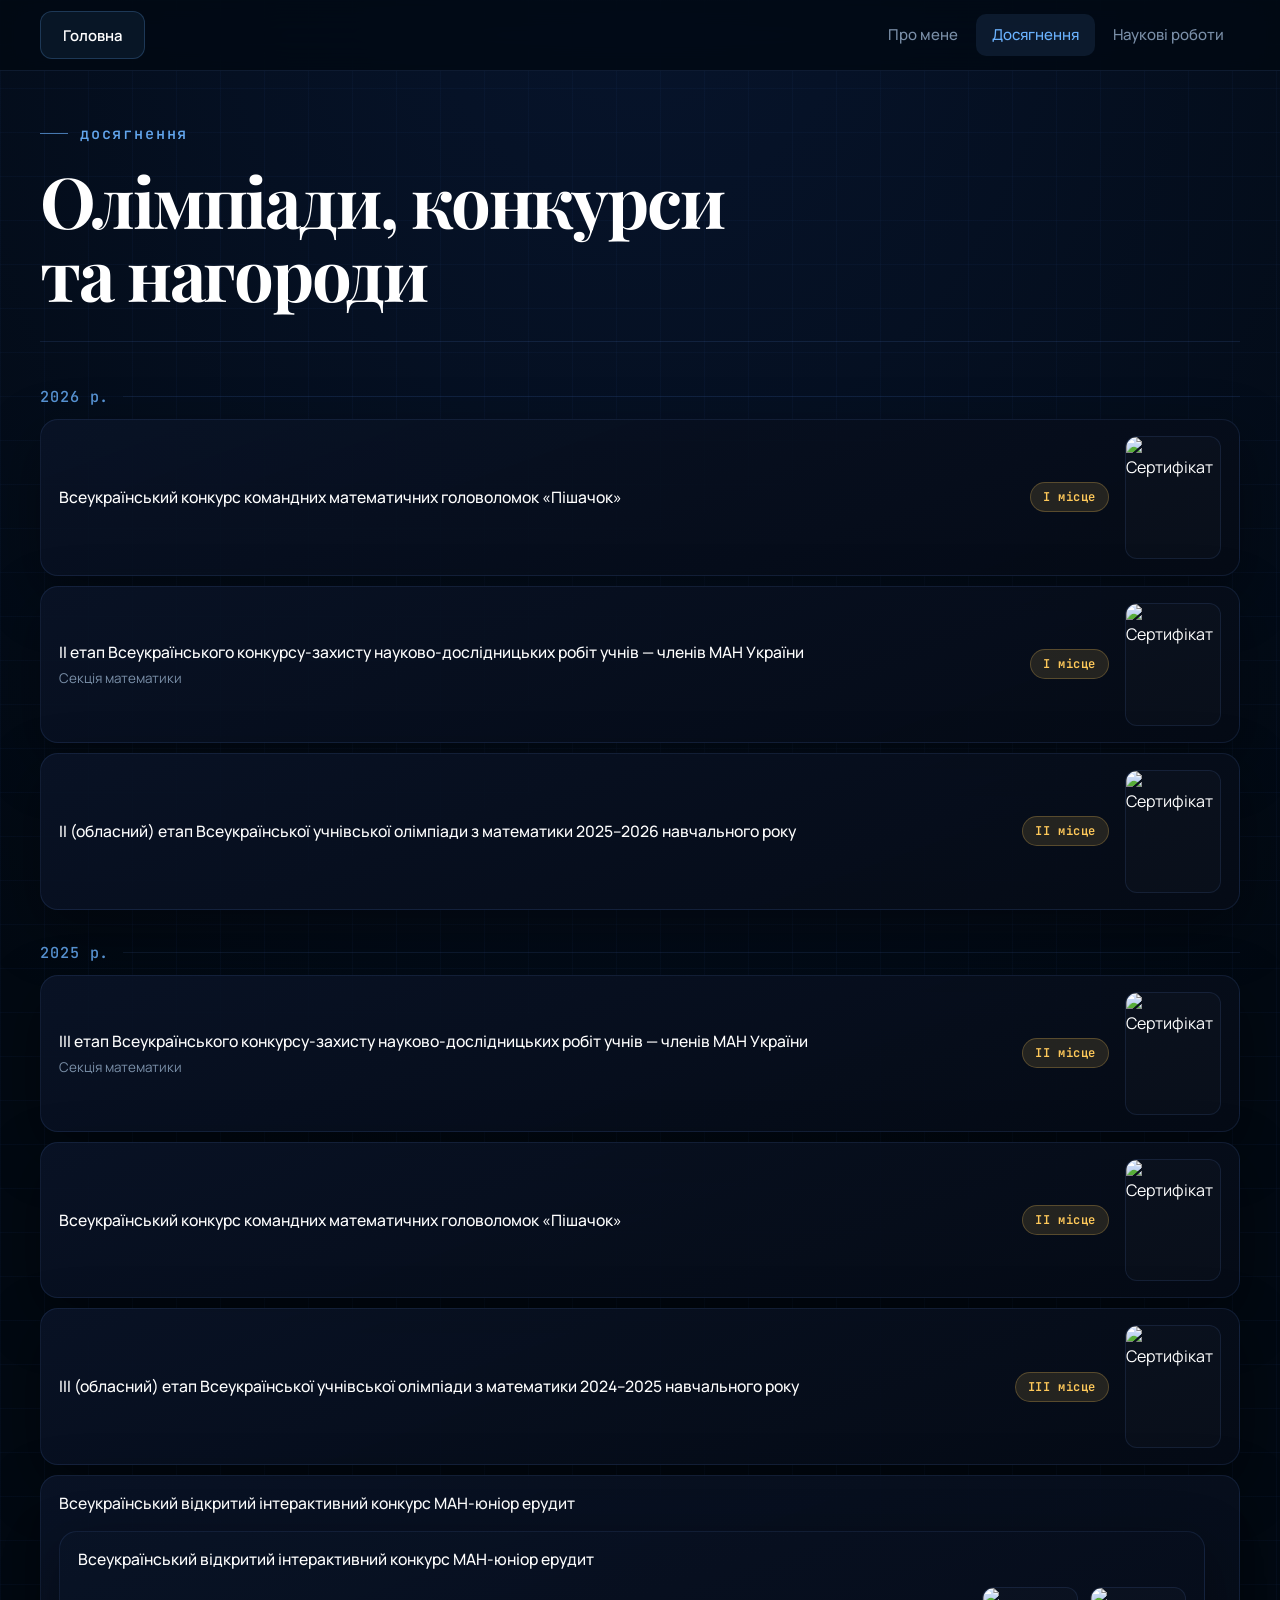
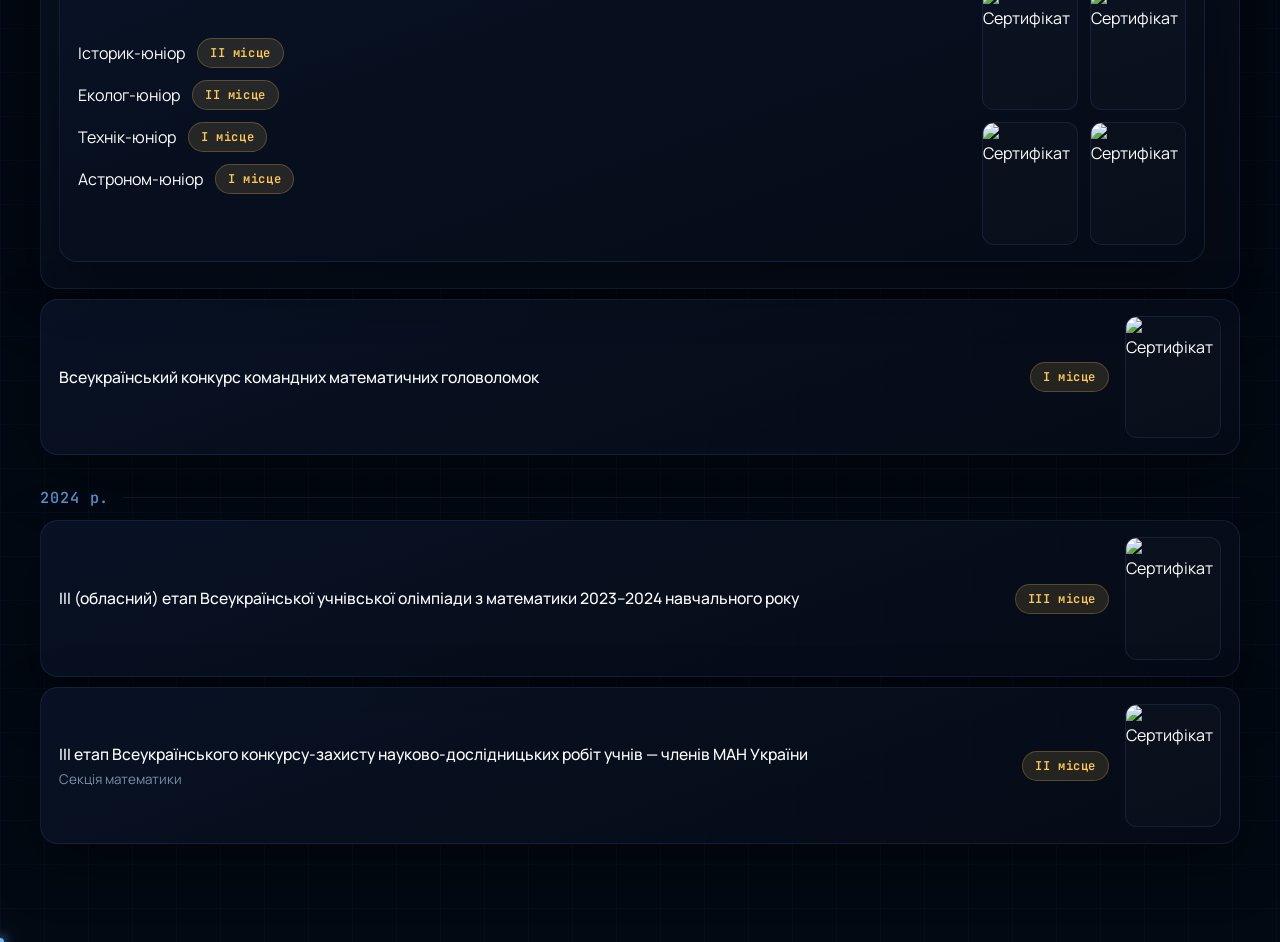
==== achievements.html @ 0c76a3b6 "Update achievements.html" ====
<!DOCTYPE html>
<html lang="uk">
<head>
  <meta charset="UTF-8">
  <meta name="viewport" content="width=device-width, initial-scale=1.0">
  <title>Досягнення — Лазаренко Владислав</title>
  <link rel="stylesheet" href="css/style.css">
</head>
<body>
  <header class="site-header">
    <div class="nav-inner">
      <a href="index.html" class="logo btn btn-ghost active-logo">Головна</a>
      <nav>
        <ul class="menu">
          <li><a href="about.html">Про мене</a></li>
          <li><a href="achievements.html" class="active">Досягнення</a></li>
          <li><a href="research.html">Наукові роботи</a></li>
        </ul>
      </nav>
    </div>
  </header>

  <main class="site-wrap">
    <div class="page-hero fade">
      <p class="eyebrow">досягнення</p>
      <h1 class="page-title">Олімпіади, конкурси<br>та нагороди</h1>
    </div>

    <div class="timeline">
      <p class="yr">2026 р.</p>

      <div class="ach-card fade">
        <div class="ach-main">
          <div class="ach-info">
            <h3>Всеукраїнський конкурс командних математичних головоломок «Пішачок»</h3>
          </div>
        </div>
        <div class="ach-place"><span class="badge">І місце</span></div>
        <div class="ach-cert">
          <a href="files/Пішачок 2026.png" target="_blank" class="cert-thumb">
            <img src="files/Пішачок 2026" alt="Сертифікат">
          </a>
        </div>
      </div>

      <div class="ach-card fade">
        <div class="ach-main">
          <div class="ach-info">
            <h3>ІІ етап Всеукраїнського конкурсу-захисту науково-дослідницьких робіт учнів — членів МАН України</h3>
            <p>Секція математики</p>
          </div>
        </div>
        <div class="ach-place"><span class="badge">І місце</span></div>
        <div class="ach-cert">
          <a href="files/МАН 2026.png" target="_blank" class="cert-thumb">
            <img src="files/МАН 2026.png" alt="Сертифікат">
          </a>
        </div>
      </div>
      
      <div class="ach-card fade">
        <div class="ach-main">
          <div class="ach-info">
            <h3>ІІ (обласний) етап Всеукраїнської учнівської олімпіади з математики 2025–2026 навчального року</h3>
          </div>
        </div>
        <div class="ach-place"><span class="badge">ІІ місце</span></div>
        <div class="ach-cert">
          <a href="files/Олімпіада 2026.png" target="_blank" class="cert-thumb">
            <img src="files/Олімпіада 2026.png" alt="Сертифікат">
          </a>
        </div>
      </div>

      <p class="yr">2025 р.</p>

      <div class="ach-card fade">
        <div class="ach-main">
          <div class="ach-info">
            <h3>ІІІ етап Всеукраїнського конкурсу-захисту науково-дослідницьких робіт учнів — членів МАН України</h3>
            <p>Секція математики</p>
          </div>
        </div>
        <div class="ach-place"><span class="badge">ІІ місце</span></div>
        <div class="ach-cert">
          <a href="files/МАН 2025.png" target="_blank" class="cert-thumb">
            <img src="files/МАН 2025.png" alt="Сертифікат">
          </a>
        </div>
      </div>

      <div class="ach-card fade">
        <div class="ach-main">
          <div class="ach-info">
            <h3>Всеукраїнський конкурс командних математичних головоломок «Пішачок»</h3>
          </div>
        </div>
        <div class="ach-place"><span class="badge">ІІ місце</span></div>
        <div class="ach-cert">
          <a href="files/Пішачок 2025.png" target="_blank" class="cert-thumb">
            <img src="files/Пішачок 2025" alt="Сертифікат">
          </a>
        </div>
      </div>

      <div class="ach-card fade">
        <div class="ach-main">
          <div class="ach-info">
            <h3>ІІІ (обласний) етап Всеукраїнської учнівської олімпіади з математики 2024–2025 навчального року</h3>
          </div>
        </div>
        <div class="ach-place"><span class="badge">ІІІ місце</span></div>
        <div class="ach-cert">
          <a href="files/Олімпіада 2026.png" target="_blank" class="cert-thumb">
            <img src="files/Олімпіада 2026.png" alt="Сертифікат">
          </a>
        </div>
      </div>

      <div class="ach-card ach-card--multi fade">
        <div class="ach-info">
          <h3>Всеукраїнський відкритий інтерактивний конкурс МАН-юніор ерудит</h3>
        </div>

        <div class="ach-card ach-card--multi fade">
          <div class="ach-info">
            <h3>Всеукраїнський відкритий інтерактивний конкурс МАН-юніор ерудит</h3>
          </div>
          <div class="ach-content">
            <div class="row row">
              <span>Історик-юніор</span>
              <span class="badge">ІІ місце</span>
            </div>
            <div class="row row">
              <span>Еколог-юніор</span>
              <span class="badge">ІІ місце</span>
            </div>
            <div class="row row">
              <span>Технік-юніор</span>
              <span class="badge">І місце</span>
            </div>
            <div class="row row">
              <span>Астроном-юніор</span>
              <span class="badge">І місце</span>
            </div>
          </div>
          <div class="ach-right">
            <div class="cert-row">
              <a href="files/Історія.png" target="_blank" class="cert-thumb">
                <img src="files/Історія.png" alt="Сертифікат">
              </a>
              <a href="files/Екологія.png" target="_blank" class="cert-thumb">
                <img src="files/Екологія.png" alt="Сертифікат">
              </a>
            </div>
            <div class="cert-row">
              <a href="files/Техніка.png" target="_blank" class="cert-thumb">
                <img src="files/Техніка.png" alt="Сертифікат">
              </a>
              <a href="files/Астрономія.png" target="_blank" class="cert-thumb">
                <img src="files/Астрономія.png" alt="Сертифікат">
              </a>
            </div>
          </div>
        </div>
      </div>

      <div class="ach-card fade">
        <div class="ach-main">
          <div class="ach-info">
            <h3>Всеукраїнський конкурс командних математичних головоломок</h3>
          </div>
        </div>
        <div class="ach-place"><span class="badge">І місце</span></div>
        <div class="ach-cert">
          <a href="files/Головоломки 2025.png" target="_blank" class="cert-thumb">
            <img src="files/Головоломки 2025.png" alt="Сертифікат">
          </a>
        </div>
      </div>

      <p class="yr">2024 р.</p>

      <div class="ach-card fade">
        <div class="ach-main">
          <div class="ach-info">
            <h3>ІІІ (обласний) етап Всеукраїнської учнівської олімпіади з математики 2023–2024 навчального року</h3>
          </div>
        </div>
        <div class="ach-place"><span class="badge">ІІІ місце</span></div>
        <div class="ach-cert">
          <a href="files/Олімпіада 2024.png" target="_blank" class="cert-thumb">
            <img src="files/Олімпіада 2024.png" alt="Сертифікат">
          </a>
        </div>
      </div>

      <div class="ach-card fade">
        <div class="ach-main">
          <div class="ach-info">
            <h3>ІІІ етап Всеукраїнського конкурсу-захисту науково-дослідницьких робіт учнів — членів МАН України</h3>
            <p>Секція математики</p>
          </div>
        </div>
        <div class="ach-place"><span class="badge">ІІ місце</span></div>
        <div class="ach-cert">
          <a href="files/МАН 2024.png" target="_blank" class="cert-thumb">
            <img src="files/МАН 2024.png" alt="Сертифікат">
          </a>
        </div>
      </div>
    </div>
  </main>

  <script src="css/js/script.js"></script>
</body>
</html>
---- css/style.css ----
@import url('https://fonts.googleapis.com/css2?family=Playfair+Display:wght@700&family=Manrope:wght@400;500;600&family=JetBrains+Mono:wght@400;500&display=swap');

:root{
  --bg:#020912;--panel:linear-gradient(160deg,rgba(9,19,38,.92),rgba(5,11,22,.98));
  --line:rgba(90,135,215,.14);--line2:rgba(107,179,255,.28);--hi:rgba(90,155,255,.28);
  --text:#fff;--muted:#7a8fa8;--blue:#6bb3ff;--gold:#ffc95a;--teal:#4fd6b8;
  --shadow:0 20px 56px rgba(0,0,0,.38);--r:20px;
  --font:'Manrope',system-ui,sans-serif;--serif:'Playfair Display',Georgia,serif;--mono:'JetBrains Mono',Consolas,monospace;
  --w:1200px;--gap:48px
}

*,
*::before,
*::after{box-sizing:border-box}

html{scroll-behavior:smooth}

body{
  margin:0;font:1rem/1.75 var(--font);color:var(--text);overflow-x:hidden;cursor:none;
  background:
    linear-gradient(rgba(38,78,155,.07) 1px,transparent 1px),
    linear-gradient(90deg,rgba(38,78,155,.07) 1px,transparent 1px),
    radial-gradient(ellipse 80% 55% at 50% -5%,rgba(28,68,155,.2),transparent),
    var(--bg);
  background-size:44px 44px,44px 44px,auto,auto
}

a{color:inherit;text-decoration:none}
img{display:block;max-width:100%}
.nav-inner,.site-wrap{width:min(var(--w),calc(100% - var(--gap)));margin:0 auto}
.site-wrap{padding-bottom:72px}

/* cursor */
.cursor-dot,.cursor-ring{
  position:fixed;border-radius:50%;pointer-events:none;z-index:9999;transform:translate(-50%,-50%);
  transition:opacity .25s ease;mix-blend-mode:screen
}
.cursor-dot{width:8px;height:8px;background:var(--blue);box-shadow:0 0 12px var(--blue),0 0 24px rgba(107,179,255,.45)}
.cursor-ring{width:36px;height:36px;border:1.5px solid rgba(107,179,255,.5);transition:width .18s ease,height .18s ease,border-color .18s ease,opacity .25s ease}
body:has(a:hover) .cursor-ring,body:has(button:hover) .cursor-ring{width:54px;height:54px;border-color:var(--gold)}
@media (pointer:coarse){body{cursor:auto}.cursor-dot,.cursor-ring{display:none}}

/* scroll */
::-webkit-scrollbar{width:6px}
::-webkit-scrollbar-track{background:var(--bg)}
::-webkit-scrollbar-thumb{background:rgba(107,179,255,.25);border-radius:3px}
::-webkit-scrollbar-thumb:hover{background:rgba(107,179,255,.45)}

/* shared */
.cardish{border:1px solid var(--line);background:var(--panel);box-shadow:var(--shadow);transition:.24s ease}
.eyebrow{
  margin:0 0 20px;display:flex;align-items:center;gap:12px;font:500 .95rem var(--mono);
  letter-spacing:.12em;text-transform:lowercase;color:var(--blue);opacity:.92
}
.eyebrow::before{content:"";width:28px;height:1px;background:currentColor;opacity:.7;flex-shrink:0}
.page-hero{padding:52px 0 32px;margin-bottom:44px;border-bottom:1px solid var(--line)}
.page-title{margin:0;font:700 clamp(2.8rem,5.5vw,5rem)/1.03 var(--serif);letter-spacing:-.03em}
.page-sub{margin:20px 0 0;max-width:620px}
.fade{opacity:0;transform:translateY(20px);transition:opacity .65s ease,transform .65s ease}
.fade.on{opacity:1;transform:none}

/* header */
.site-header{
  position:sticky;top:0;z-index:100;backdrop-filter:blur(18px) saturate(140%);
  background:rgba(2,9,18,.82);border-bottom:1px solid var(--line)
}
.nav-inner{display:flex;align-items:center;justify-content:space-between;gap:24px;min-height:70px}
.logo{
  min-height:36px;
  padding:6px 16px;
  font-size:.85rem;
}
.logo:hover,.logo.active-logo{background:rgba(107,179,255,.08)}
.menu{margin:0;padding:0;list-style:none;display:flex;gap:2px}
.menu a{
  display:block;padding:8px 16px;border-radius:10px;color:var(--muted);font-size:.94rem;font-weight:500;transition:.2s ease
}
.menu a:hover,.menu a.active{color:var(--blue);background:rgba(107,179,255,.1)}

/* buttons */
.btn{
  display:inline-flex;align-items:center;justify-content:center;min-height:44px;padding:10px 22px;border-radius:12px;
  font-size:.93rem;font-weight:600;transition:transform .22s ease,box-shadow .22s ease,border-color .22s ease,background .22s ease,color .22s ease;
  position:relative;overflow:hidden
}
.btn::before{
  content:"";position:absolute;top:0;left:-100%;width:60%;height:100%;
  background:linear-gradient(120deg,transparent 0%,rgba(255,255,255,.18) 50%,transparent 100%);
  transition:left .4s ease;pointer-events:none
}
.btn:hover::before{left:160%}
.btn:hover{transform:translateY(-2px)}
.btn:active{transform:scale(.96)}
.btn-primary{color:#031020;background:linear-gradient(135deg,#6bb3ff,#94cfff);box-shadow:0 8px 26px rgba(58,138,240,.24)}
.btn-primary:hover{box-shadow:0 14px 34px rgba(58,138,240,.36)}
.btn-ghost{color:var(--text);border:1px solid rgba(107,179,255,.22);background:rgba(255,255,255,.02)}
.btn-ghost:hover{color:var(--blue);border-color:rgba(107,179,255,.44);background:rgba(107,179,255,.06)}

/* hero */
.section-hero{padding:52px 0 28px}
.hero{display:grid;grid-template-columns:minmax(0,1.15fr) minmax(260px,.9fr);gap:48px;align-items:center}
.hero-name{margin:0;font:700 clamp(3rem,6.5vw,5.6rem)/1.01 var(--serif);letter-spacing:-.03em}
.hero-desc{margin:26px 0 0;max-width:500px;font-size:1.05rem}
.hero-btns{display:flex;flex-wrap:wrap;gap:12px;margin-top:30px}
.hero-visual{display:flex;justify-content:center}
.avatar-wrap{position:relative;width:min(100%,560px);aspect-ratio:1;display:grid;place-items:center;perspective:1000px}
.avatar-main{
  position:relative;width:80%;aspect-ratio:1;border-radius:50%;overflow:hidden;
  box-shadow:0 22px 54px rgba(5,18,38,.62);transition:transform .22s ease,box-shadow .22s ease;will-change:transform
}
.avatar-main::after{
  content:"";position:absolute;inset:0;border-radius:50%;
  background:radial-gradient(circle at 30% 25%,rgba(255,255,255,.14),transparent 36%);pointer-events:none
}
.avatar-main img{width:100%;height:100%;object-fit:cover;border-radius:50%;transform:scale(1.02)}
.avatar-wrap:hover .avatar-main{box-shadow:0 28px 68px rgba(5,18,38,.74),0 0 24px rgba(107,179,255,.12)}

/* common section cards */
.stat,.nav-card,.contact-card,.info-block,.ach-card,.res-card{border:1px solid var(--line);background:var(--panel);box-shadow:var(--shadow);transition:.24s ease}
.stat:hover,.nav-card:hover,.contact-card:hover,.info-block:hover,.ach-card:hover,.res-card:hover{transform:translateY(-4px);border-color:var(--hi)}

/* stats */
.section-stats{padding:8px 0 20px}
.stats-grid{display:grid;grid-template-columns:repeat(3,minmax(0,1fr));gap:14px}
.stat{padding:22px;border-radius:16px}
.stat-n{display:block;font:700 2rem/1 var(--serif)}
.stat-l{display:block;margin-top:8px;color:var(--muted);font-size:.9rem}

/* nav cards */
.section-nav{padding:36px 0 20px}
.nav-cards{display:grid;grid-template-columns:repeat(3,minmax(0,1fr));gap:16px;margin-top:8px}
.nav-card{padding:26px;min-height:200px;display:flex;flex-direction:column;border-radius:var(--r)}
.card-ico{
  width:46px;height:46px;border-radius:13px;display:grid;place-items:center;
  color:var(--blue);background:rgba(107,179,255,.08);border:1px solid var(--line)
}
.card-ico svg{width:22px;height:22px}
.nav-card h3{margin:20px 0 7px;font:700 1.4rem var(--serif)}
.nav-card p{margin:0;color:var(--muted);font-size:.93rem}
.arr{margin-top:auto;padding-top:20px;color:var(--blue);font-size:1.15rem;opacity:.65;transition:.2s ease}
.nav-card:hover .arr{opacity:1;transform:translateX(4px)}

/* contacts */
.section-contacts{padding:36px 0 0}
.contacts{display:grid;grid-template-columns:repeat(3,minmax(0,1fr));gap:14px;margin-top:8px}
.contact-card{padding:20px;display:flex;align-items:flex-start;gap:14px;border-radius:var(--r)}
.cico{
  flex:0 0 46px;width:46px;height:46px;border-radius:13px;display:grid;place-items:center;
  background:rgba(255,255,255,.03);border:1px solid var(--line)
}
.cico svg{width:21px;height:21px}
.tg{color:#33b9ff}.ph{color:var(--teal)}.ml{color:#3670f9}
.cbody{min-width:0;display:flex;flex-direction:column;gap:5px}
.clabel{color:var(--muted);font:400 .78rem var(--mono);letter-spacing:.08em;text-transform:uppercase}
.cval{color:#fff;font-weight:600;font-size:.93rem;word-break:break-word;transition:color .2s ease}
.cmail{display:block}
.contact-card:hover .tg + .cbody .cval{color:#33b9ff;}
.contact-card:hover .ph + .cbody .cval{color:var(--teal);}
.contact-card:hover .ml + .cbody .cval{color:#3670f9;}
.carr{margin-left:auto;color:var(--muted);font-size:1.1rem;flex-shrink:0}

/* about */
.info-grid{display:grid;grid-template-columns:repeat(2,minmax(0,1fr));gap:18px}
.info-block{padding:28px;border-radius:var(--r)}
.info-block h3{
  margin:0 0 14px;color:var(--blue);font:500 .95rem var(--mono);
  letter-spacing:.1em;text-transform:lowercase
}
.info-block p{margin:0 0 12px}
.info-block p:last-child{margin-bottom:0}
.ilist{margin:14px 0 0;padding-left:18px}
.ilist li+li{margin-top:7px}

/* achievements */
.timeline{padding-bottom:16px}
.yr{
  margin:32px 0 12px;display:flex;align-items:center;gap:14px;color:var(--blue);
  font:500 .95rem var(--mono);letter-spacing:.06em;opacity:.8
}
.yr::after{content:"";height:1px;flex:1;background:var(--line)}

.ach-card{
  display:grid;grid-template-columns:minmax(0,1fr) auto 96px;gap:16px;align-items:center;
  padding:16px 18px;margin-bottom:10px;border-radius:18px
}
.ach-main,.ach-info{min-width:0}
.ach-info h3{margin:0;font-size:.98rem;font-weight:500;line-height:1.45}
.ach-info p{margin:5px 0 0;color:var(--muted);font-size:.84rem;line-height:1.35}
.ach-place{display:flex;align-items:center;justify-content:center}
.badge{
  padding:6px 12px;border-radius:999px;color:var(--gold);
  font:600 .76rem var(--mono);letter-spacing:.05em;white-space:nowrap;
  background:rgba(255,201,90,.12);border:1px solid rgba(255,201,90,.24)
}
.ach-cert{width:96px}
.cert-thumb{
  display:block;width:96px;aspect-ratio:1 / 1.28;border-radius:12px;overflow:hidden;
  border:1px solid var(--line);background:rgba(255,255,255,.02);transition:transform .24s ease,border-color .24s ease,box-shadow .24s ease
}
.cert-thumb img{width:100%;height:100%;object-fit:cover}
.cert-thumb:hover{transform:scale(1.04);border-color:var(--hi);box-shadow:0 12px 28px rgba(0,0,0,.3)}

.ach-card--multi {
  grid-template-columns: 1fr auto;
  grid-template-rows: auto 1fr;
}

.ach-card--multi .ach-info {
  grid-column: 1 / -1;
  grid-row: 1;
}

.ach-content {
  grid-column: 1 / 2;
  grid-row: 2;
  display: flex;
  flex-direction: column;
  justify-content: center;
  gap: 12px;
}

.ach-right {
  grid-column: 2 / 3;
  grid-row: 2;
  display: flex;
  flex-direction: column;
  gap: 12px;
  align-items: flex-end;
}

.cert-row {
  display: flex;
  gap: 12px;
}

.row.row {
  display: flex;
  align-items: center;
  gap: 12px;
}

/* research */
.res-list{padding-bottom:4px}
.res-card{padding:28px 26px;border-radius:var(--r)}
.res-title{margin:0;font:700 1.4rem/1.35 var(--serif);letter-spacing:-.01em}
.res-desc{margin:20px 0 0;font-size:.97rem;line-height:1.85;text-align:justify;text-justify:inter-word}
.res-btns{display:flex;flex-wrap:wrap;gap:12px;margin-top:24px}
.poster-wrap{margin-top:28px}
.poster-link{display:block;text-align:center}
.poster-img{
  width:100%;max-width:1050px;margin:0 auto;border:1px solid var(--line);border-radius:var(--r);
  box-shadow:0 20px 56px rgba(0,0,0,.34);transition:transform .28s ease,border-color .28s ease,box-shadow .28s ease
}
.poster-link:hover .poster-img{transform:translateY(-3px);border-color:var(--hi);box-shadow:0 28px 68px rgba(0,0,0,.42)}

/* responsive */
@media (max-width:1100px){
  .hero{grid-template-columns:1fr}
  .hero-visual{order:-1}
  .stats-grid,.nav-cards,.contacts{grid-template-columns:repeat(2,minmax(0,1fr))}
  .info-grid{grid-template-columns:1fr}
}

@media (max-width:700px){
  :root{--gap:28px}
  body{background-size:30px 30px,30px 30px,auto,auto}
  .nav-inner{flex-direction:column;align-items:flex-start;padding:12px 0;min-height:auto}
  .menu{flex-wrap:wrap;gap:4px}
  .stats-grid,.nav-cards,.contacts{grid-template-columns:1fr}
  .ach-card{grid-template-columns:1fr auto 82px;gap:12px;padding:14px}
  .ach-info h3{font-size:.92rem;line-height:1.4}
  .ach-cert{width:82px;justify-self:end}
  .cert-thumb{width:82px}
  .btn{width:100%}
  .avatar-wrap{width:min(100%,430px)}
}
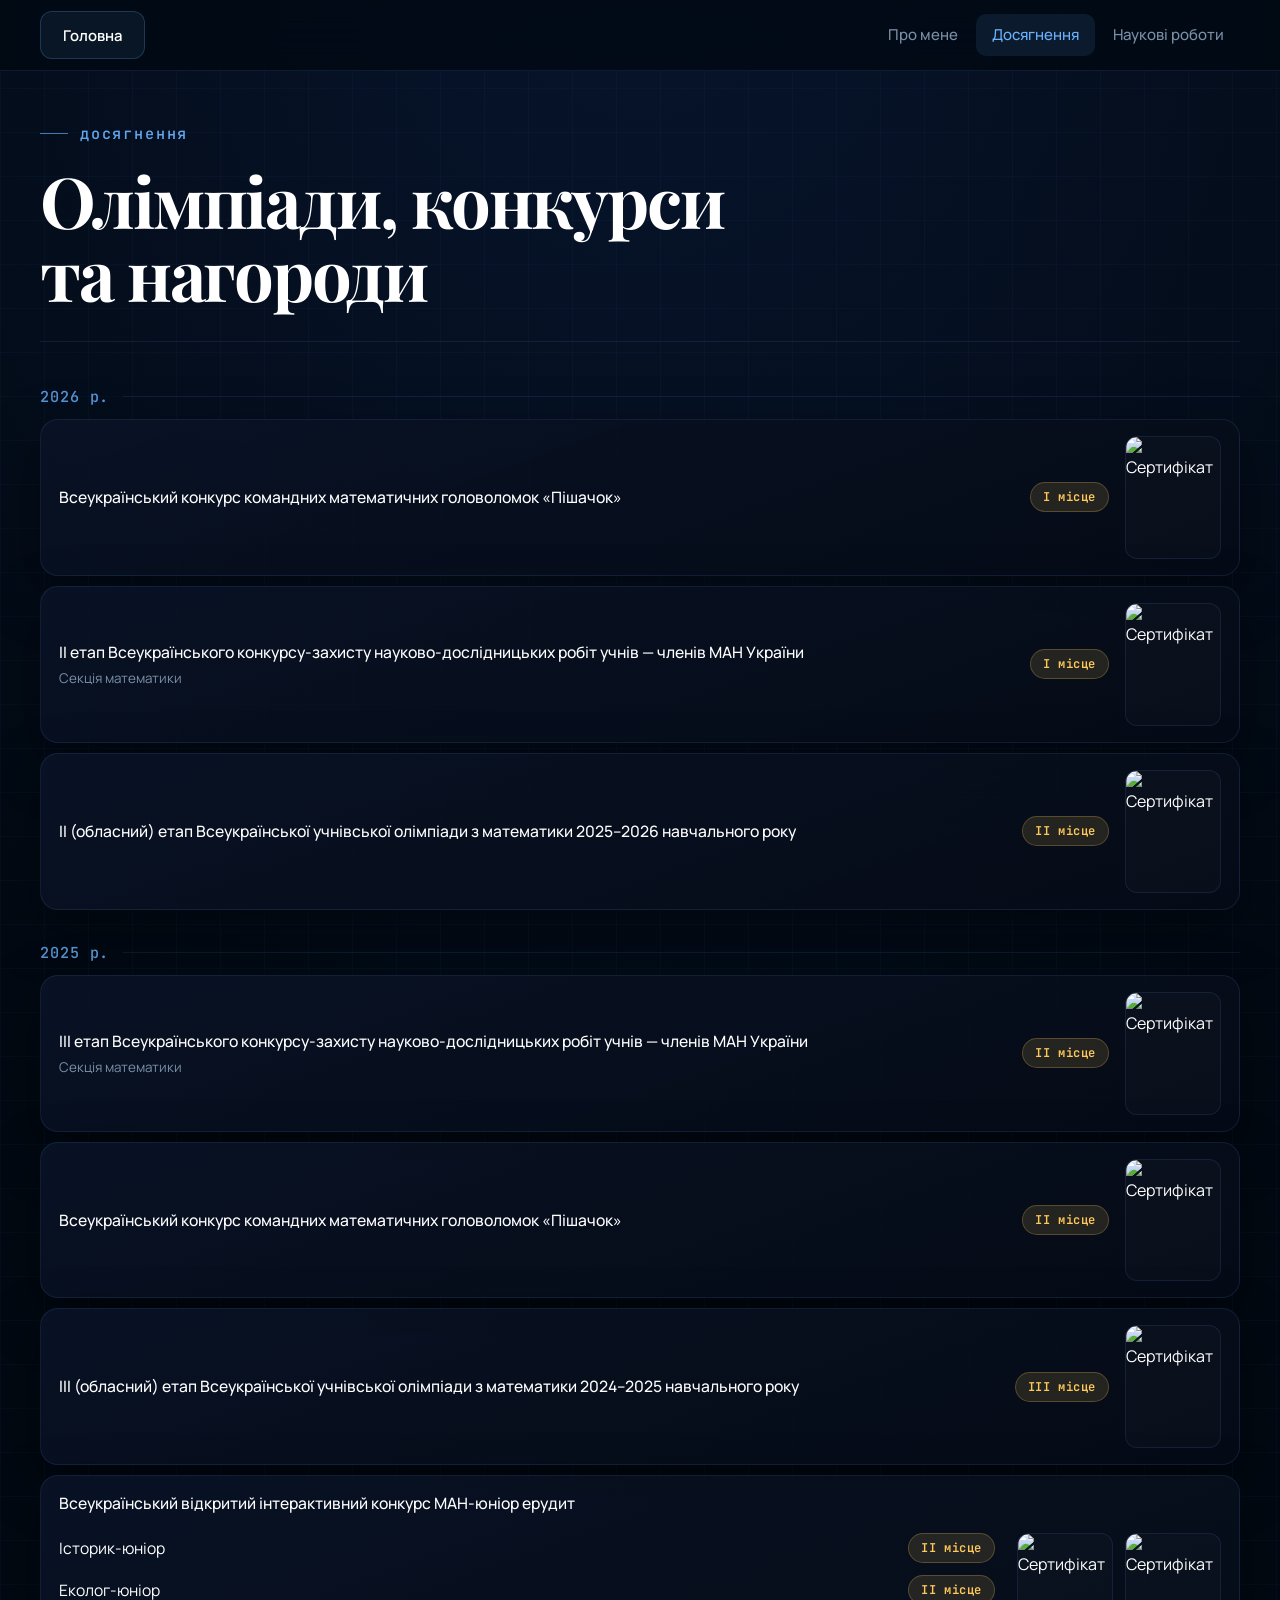
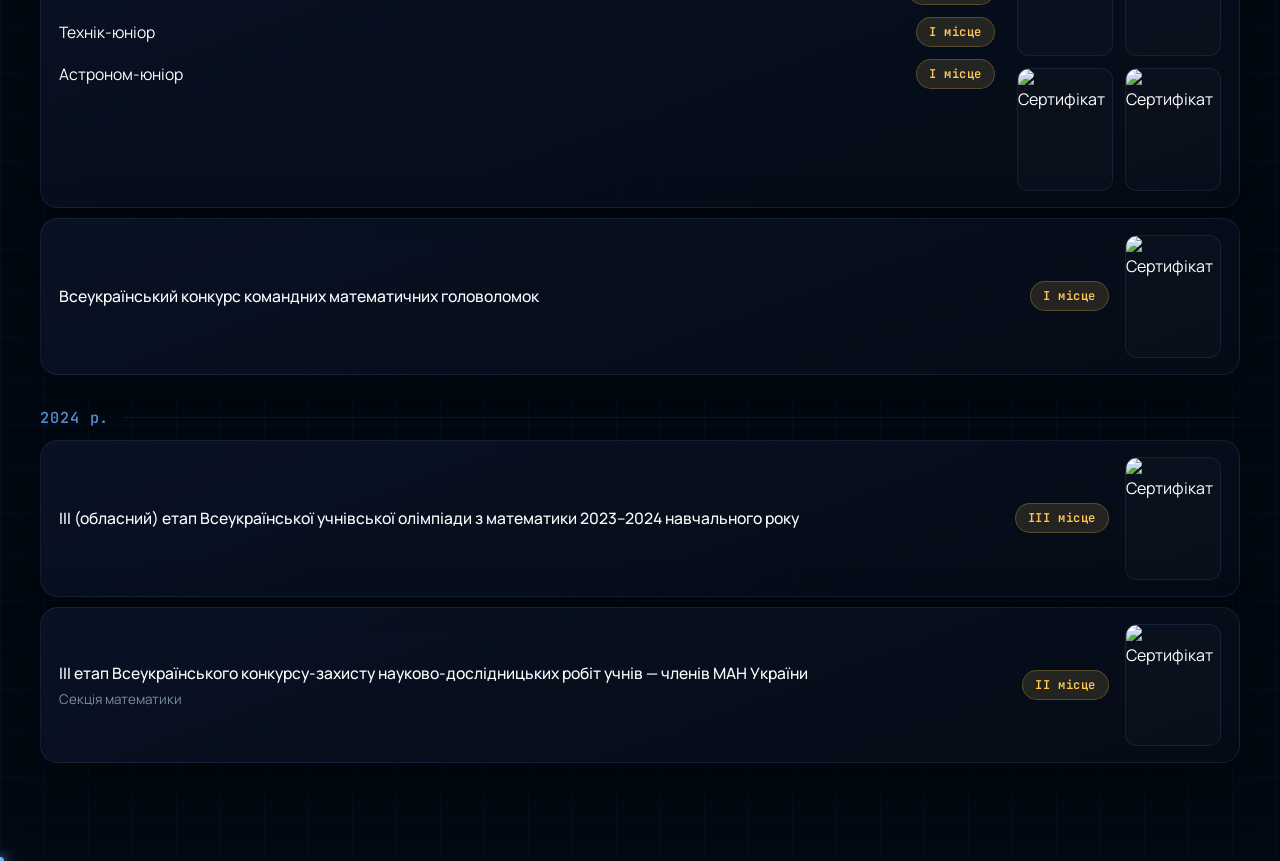
==== commit 637a27f3: "Update achievements.html" ====
--- a/achievements.html
+++ b/achievements.html
@@ -117,54 +117,45 @@
         </div>
       </div>
 
-      <div class="ach-card ach-card--multi fade">
+      <div class="ach-card ach-card--junior fade">
         <div class="ach-info">
           <h3>Всеукраїнський відкритий інтерактивний конкурс МАН-юніор ерудит</h3>
         </div>
 
-        <div class="ach-card ach-card--multi fade">
-          <div class="ach-info">
-            <h3>Всеукраїнський відкритий інтерактивний конкурс МАН-юніор ерудит</h3>
-          </div>
-          <div class="ach-content">
-            <div class="row row">
-              <span>Історик-юніор</span>
-              <span class="badge">ІІ місце</span>
-            </div>
-            <div class="row row">
-              <span>Еколог-юніор</span>
-              <span class="badge">ІІ місце</span>
-            </div>
-            <div class="row row">
-              <span>Технік-юніор</span>
-              <span class="badge">І місце</span>
-            </div>
-            <div class="row row">
-              <span>Астроном-юніор</span>
-              <span class="badge">І місце</span>
-            </div>
-          </div>
-          <div class="ach-right">
-            <div class="cert-row">
-              <a href="files/Історія.png" target="_blank" class="cert-thumb">
-                <img src="files/Історія.png" alt="Сертифікат">
-              </a>
-              <a href="files/Екологія.png" target="_blank" class="cert-thumb">
-                <img src="files/Екологія.png" alt="Сертифікат">
-              </a>
-            </div>
-            <div class="cert-row">
-              <a href="files/Техніка.png" target="_blank" class="cert-thumb">
-                <img src="files/Техніка.png" alt="Сертифікат">
-              </a>
-              <a href="files/Астрономія.png" target="_blank" class="cert-thumb">
-                <img src="files/Астрономія.png" alt="Сертифікат">
-              </a>
-            </div>
-          </div>
-        </div>
-      </div>
-
+        <div class="junior-list">
+          <div class="junior-row">
+            <span class="junior-name">Історик-юніор</span>
+            <span class="badge">ІІ місце</span>
+          </div>
+          <div class="junior-row">
+            <span class="junior-name">Еколог-юніор</span>
+            <span class="badge">ІІ місце</span>
+          </div>
+          <div class="junior-row">
+            <span class="junior-name">Технік-юніор</span>
+            <span class="badge">І місце</span>
+          </div>
+          <div class="junior-row">
+            <span class="junior-name">Астроном-юніор</span>
+            <span class="badge">І місце</span>
+          </div>
+        </div>
+        <div class="junior-certs">
+          <a href="files/Історія.png" target="_blank" class="cert-thumb">
+            <img src="files/Історія.png" alt="Сертифікат">
+          </a>
+          <a href="files/Екологія.png" target="_blank" class="cert-thumb">
+            <img src="files/Екологія.png" alt="Сертифікат">
+          </a>
+          <a href="files/Техніка.png" target="_blank" class="cert-thumb">
+            <img src="files/Техніка.png" alt="Сертифікат">
+          </a>
+          <a href="files/Астрономія.png" target="_blank" class="cert-thumb">
+            <img src="files/Астрономія.png" alt="Сертифікат">
+          </a>
+        </div>
+      </div>
+      
       <div class="ach-card fade">
         <div class="ach-main">
           <div class="ach-info">
--- a/css/style.css
+++ b/css/style.css
@@ -200,43 +200,66 @@
 .cert-thumb img{width:100%;height:100%;object-fit:cover}
 .cert-thumb:hover{transform:scale(1.04);border-color:var(--hi);box-shadow:0 12px 28px rgba(0,0,0,.3)}
 
-.ach-card--multi {
-  grid-template-columns: 1fr auto;
-  grid-template-rows: auto 1fr;
-}
-
-.ach-card--multi .ach-info {
-  grid-column: 1 / -1;
-  grid-row: 1;
-}
-
-.ach-content {
-  grid-column: 1 / 2;
-  grid-row: 2;
-  display: flex;
-  flex-direction: column;
-  justify-content: center;
-  gap: 12px;
-}
-
-.ach-right {
-  grid-column: 2 / 3;
-  grid-row: 2;
-  display: flex;
-  flex-direction: column;
-  gap: 12px;
-  align-items: flex-end;
-}
-
-.cert-row {
-  display: flex;
-  gap: 12px;
-}
-
-.row.row {
-  display: flex;
-  align-items: center;
-  gap: 12px;
+.ach-card--junior{
+  display:grid;
+  grid-template-columns:minmax(0,1fr) 204px;
+  grid-template-areas:
+    "title title"
+    "list certs";
+  gap:18px 22px;
+  align-items:start;
+}
+
+.ach-card--junior .ach-info{
+  grid-area:title;
+}
+
+.junior-list{
+  grid-area:list;
+  display:flex;
+  flex-direction:column;
+  gap:12px;
+  min-width:0;
+}
+
+.junior-row{
+  display:grid;
+  grid-template-columns:minmax(0,1fr) auto;
+  align-items:center;
+  gap:16px;
+}
+
+.junior-name{
+  font-size:.98rem;
+  line-height:1.45;
+}
+
+.junior-certs{
+  grid-area:certs;
+  display:grid;
+  grid-template-columns:repeat(2,96px);
+  gap:12px;
+  justify-content:end;
+}
+
+@media (max-width:700px){
+  .ach-card--junior{
+    grid-template-columns:1fr;
+    grid-template-areas:
+      "title"
+      "list"
+      "certs";
+  }
+
+  .junior-row{
+    grid-template-columns:1fr auto;
+    gap:12px;
+  }
+
+  .junior-certs{
+    grid-template-columns:repeat(2,82px);
+    justify-content:start;
+  }
 }
 
 /* research */
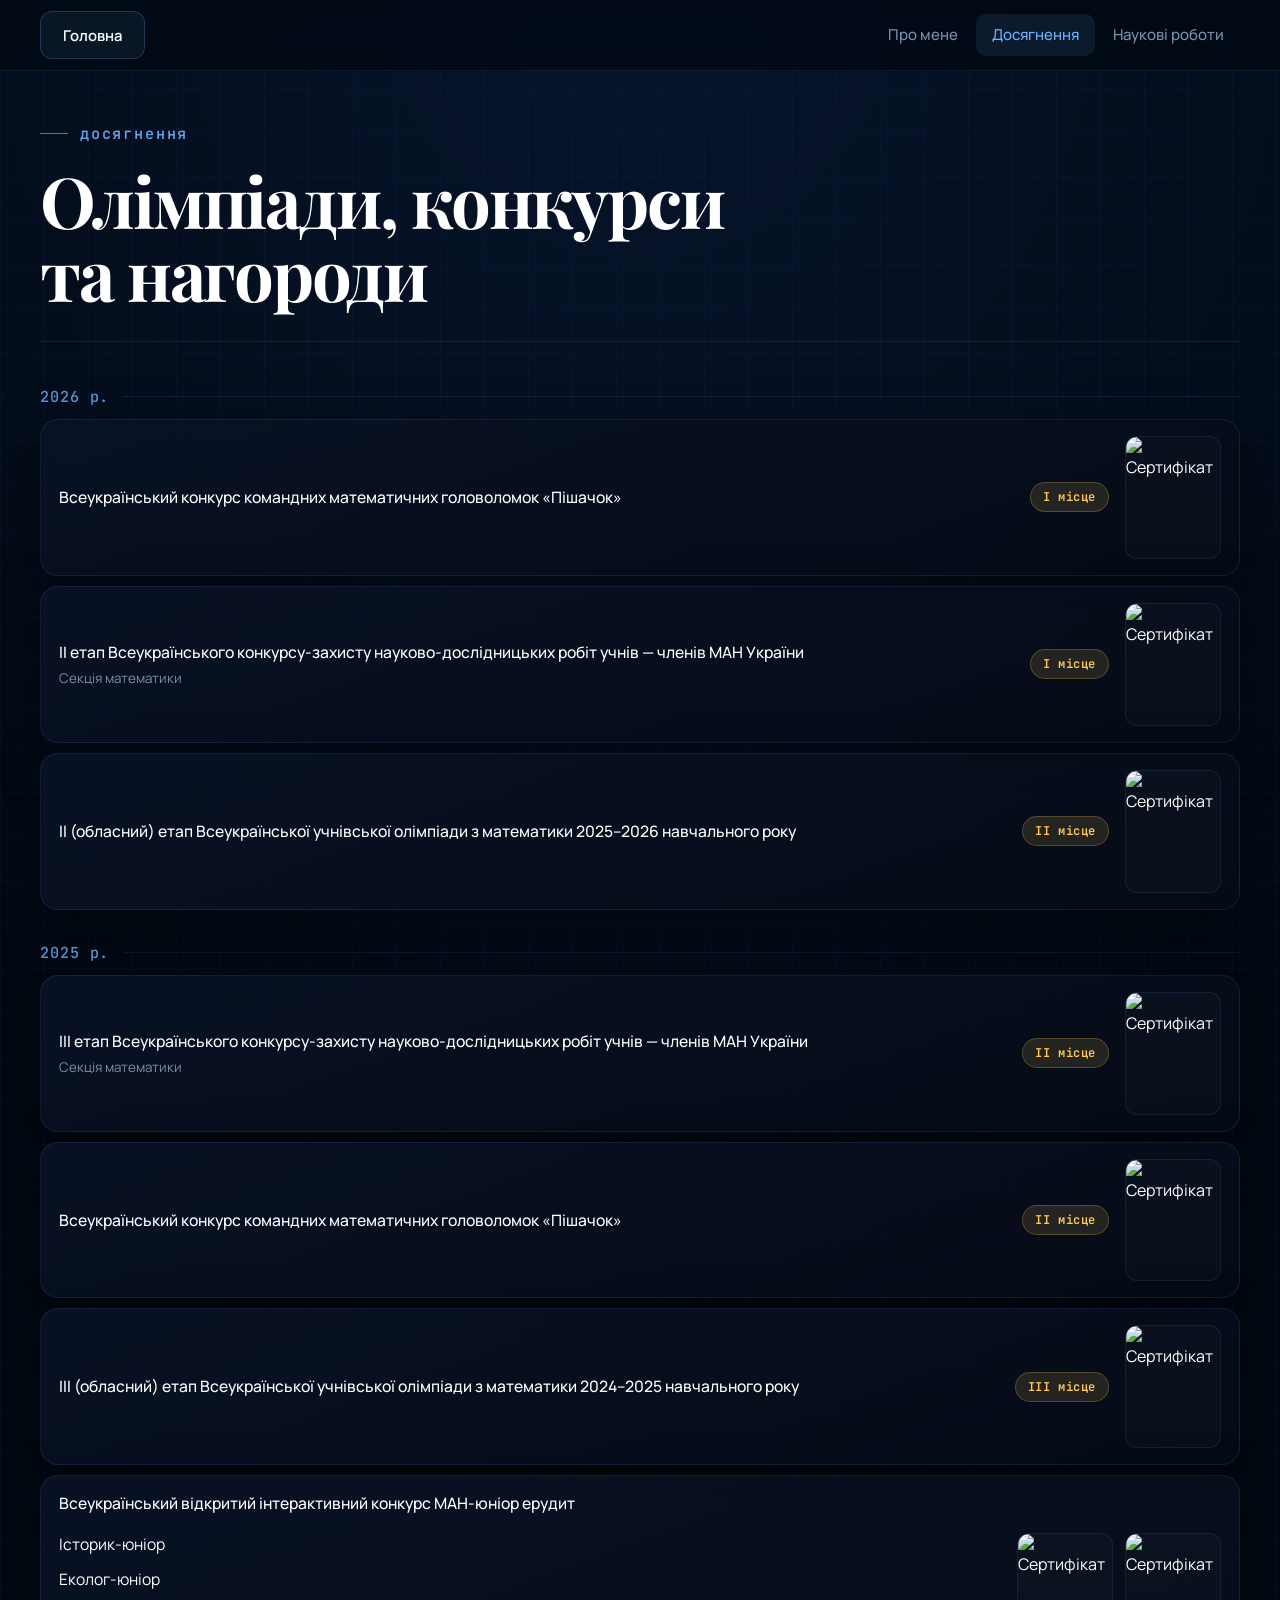
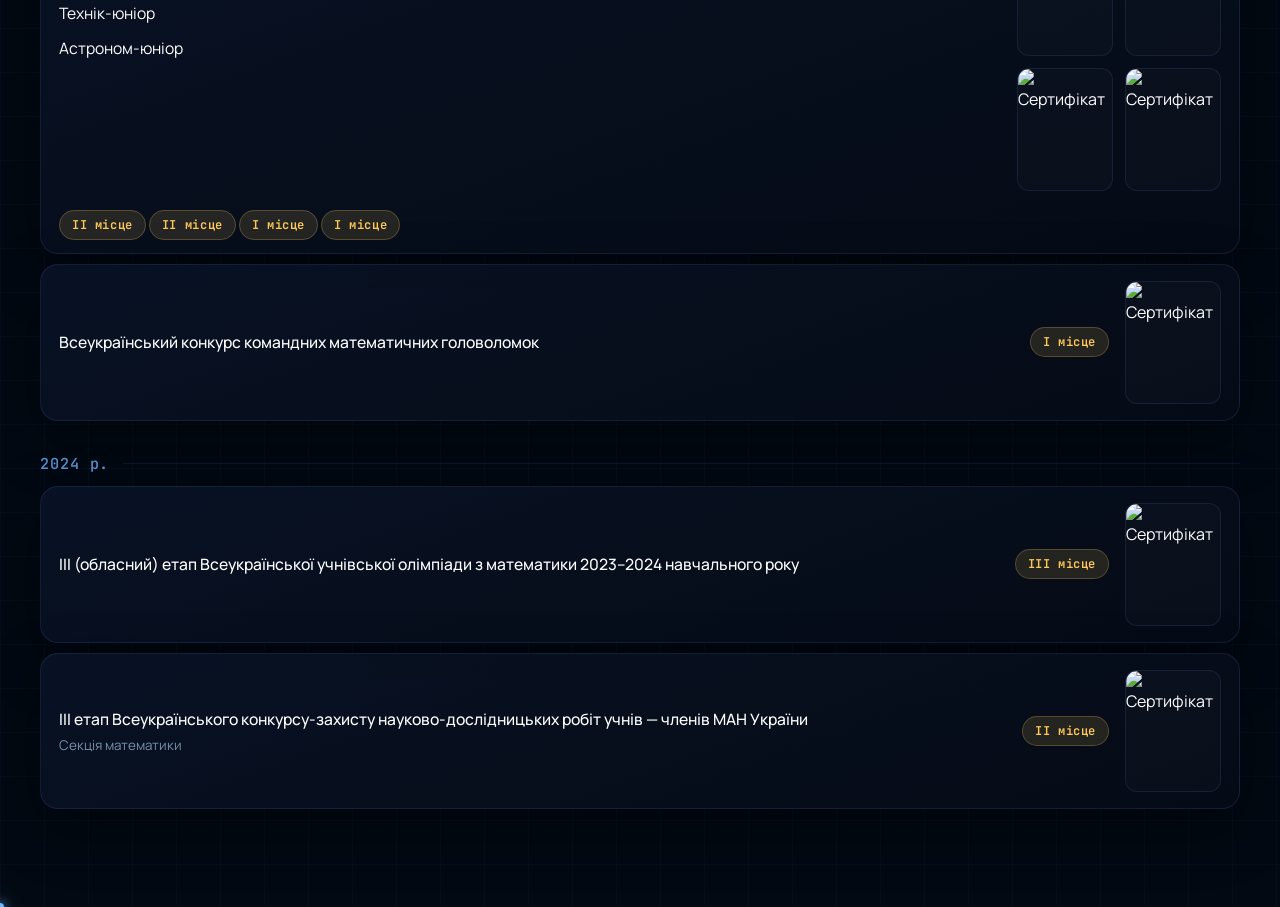
==== commit 1532ba15: "Update achievements.html" ====
--- a/achievements.html
+++ b/achievements.html
@@ -123,23 +123,19 @@
         </div>
 
         <div class="junior-list">
-          <div class="junior-row">
-            <span class="junior-name">Історик-юніор</span>
-            <span class="badge">ІІ місце</span>
-          </div>
-          <div class="junior-row">
-            <span class="junior-name">Еколог-юніор</span>
-            <span class="badge">ІІ місце</span>
-          </div>
-          <div class="junior-row">
-            <span class="junior-name">Технік-юніор</span>
-            <span class="badge">І місце</span>
-          </div>
-          <div class="junior-row">
-            <span class="junior-name">Астроном-юніор</span>
-            <span class="badge">І місце</span>
-          </div>
-        </div>
+          <span class="junior-name">Історик-юніор</span>
+          <span class="junior-name">Еколог-юніор</span>
+          <span class="junior-name">Технік-юніор</span>
+          <span class="junior-name">Астроном-юніор</span>
+        </div>
+
+        <div class="junior-places">
+          <span class="badge">ІІ місце</span>
+          <span class="badge">ІІ місце</span>
+          <span class="badge">І місце</span>
+          <span class="badge">І місце</span>
+        </div>
+
         <div class="junior-certs">
           <a href="files/Історія.png" target="_blank" class="cert-thumb">
             <img src="files/Історія.png" alt="Сертифікат">
--- a/css/style.css
+++ b/css/style.css
@@ -206,12 +206,20 @@
   grid-template-areas:
     "title title"
     "list certs";
-  gap:18px 22px;
+  gap:18px 24px;
   align-items:start;
 }
 
-.ach-card--junior .ach-info{
+.ach-card--junior > .ach-info{
   grid-area:title;
+  min-width:0;
+}
+
+.ach-card--junior > .ach-info h3{
+  margin:0;
+  font-size:.98rem;
+  font-weight:500;
+  line-height:1.45;
 }
 
 .junior-list{
@@ -230,6 +238,7 @@
 }
 
 .junior-name{
+  min-width:0;
   font-size:.98rem;
   line-height:1.45;
 }
@@ -240,6 +249,7 @@
   grid-template-columns:repeat(2,96px);
   gap:12px;
   justify-content:end;
+  align-content:start;
 }
 
 @media (max-width:700px){
@@ -249,11 +259,6 @@
       "title"
       "list"
       "certs";
-  }
-
-  .junior-row{
-    grid-template-columns:1fr auto;
-    gap:12px;
   }
 
   .junior-certs{
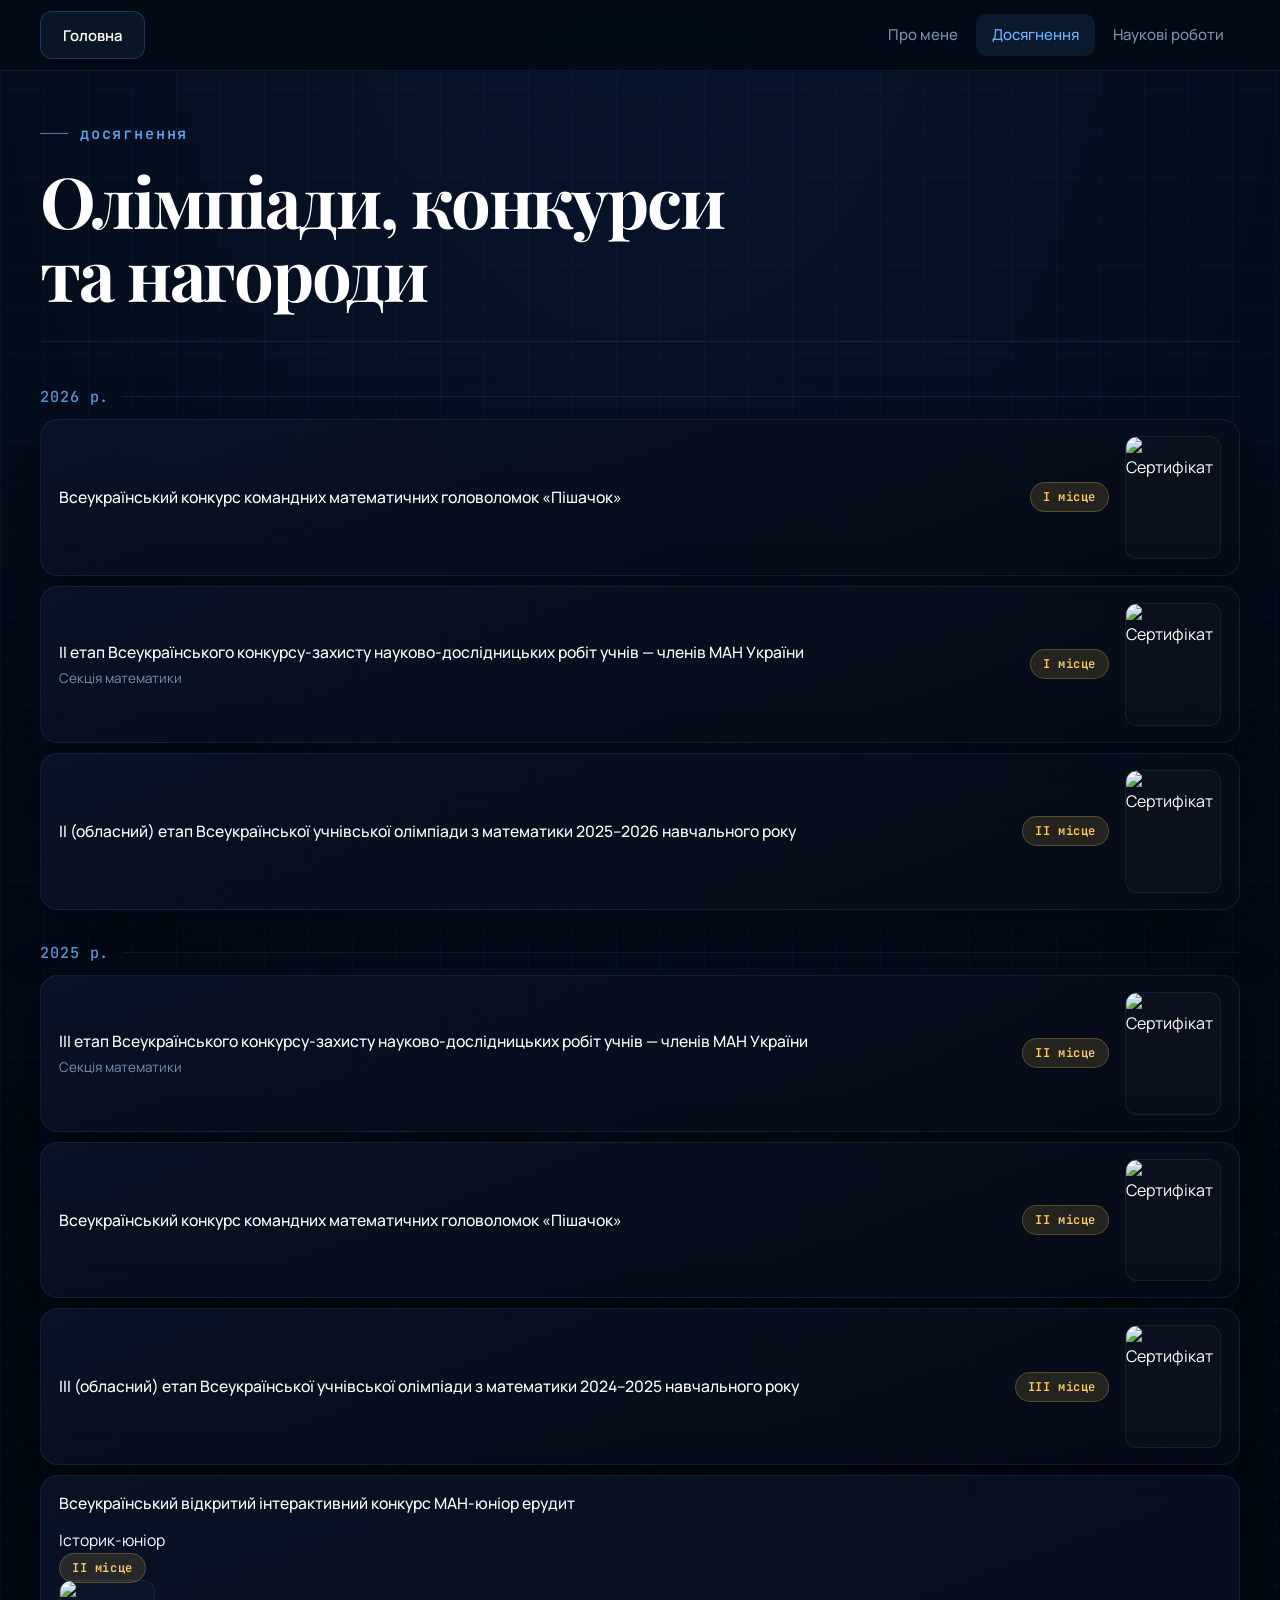
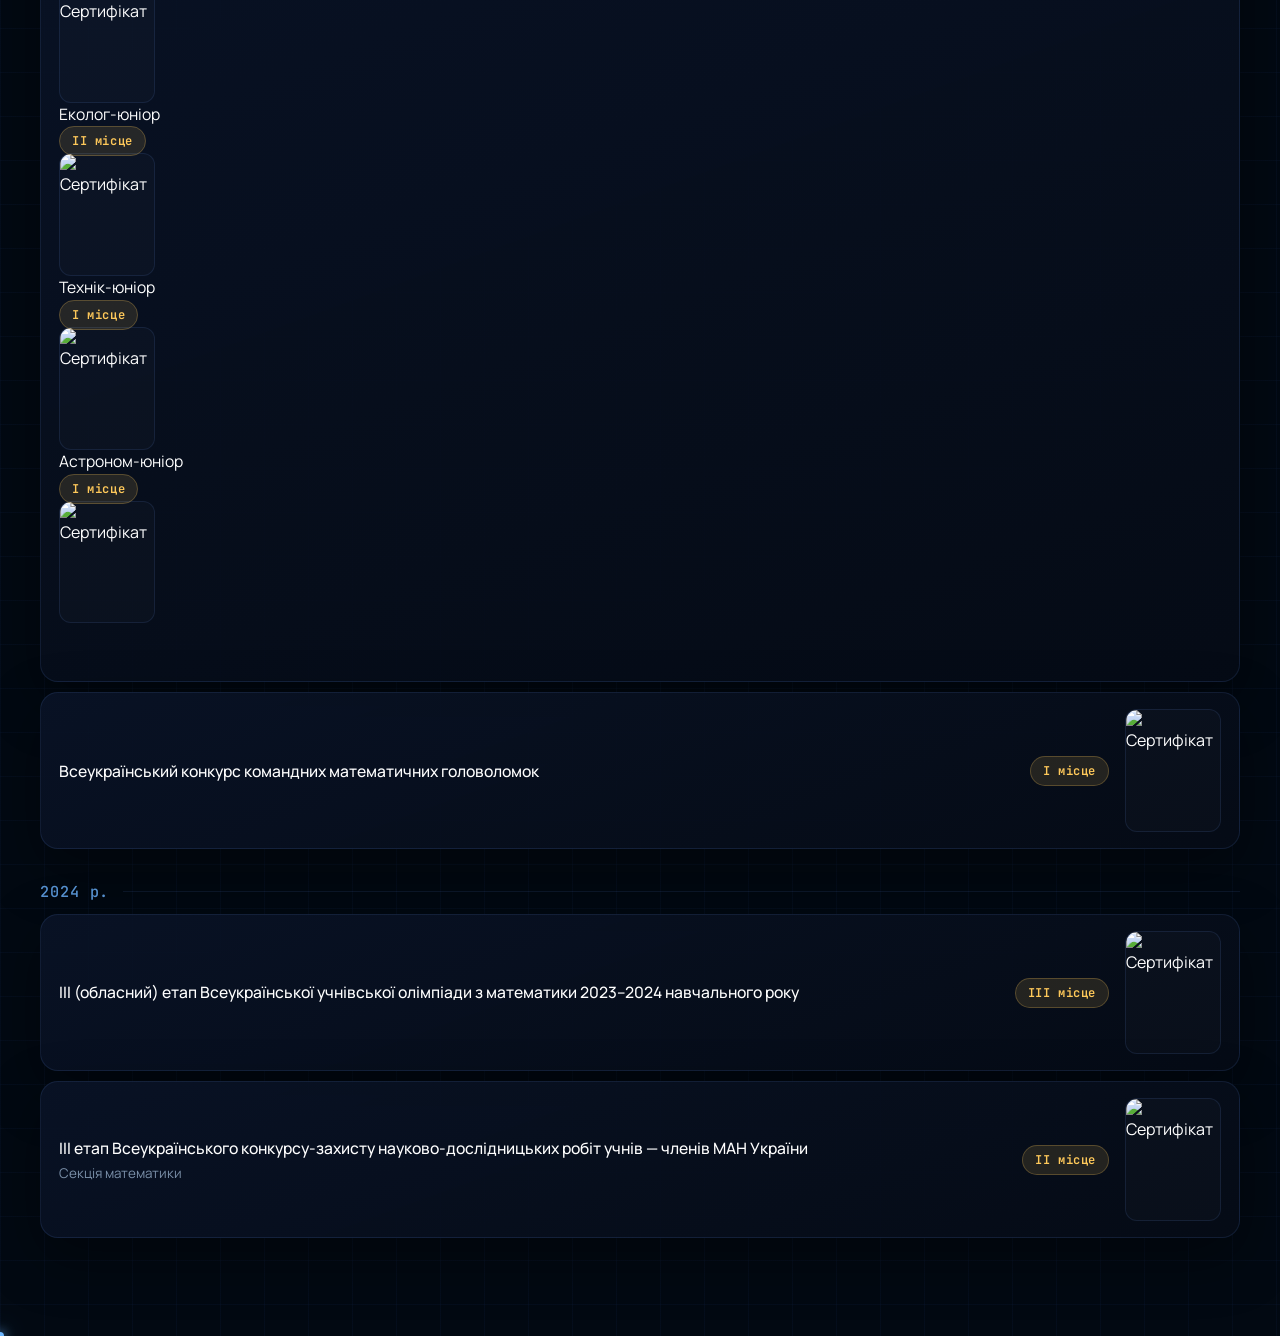
==== commit 53bdbabb: "Update achievements.html" ====
--- a/achievements.html
+++ b/achievements.html
@@ -118,40 +118,33 @@
       </div>
 
       <div class="ach-card ach-card--junior fade">
-        <div class="ach-info">
+        <div class="ach-info ach-info--junior">
           <h3>Всеукраїнський відкритий інтерактивний конкурс МАН-юніор ерудит</h3>
         </div>
-
-        <div class="junior-list">
-          <span class="junior-name">Історик-юніор</span>
-          <span class="junior-name">Еколог-юніор</span>
-          <span class="junior-name">Технік-юніор</span>
-          <span class="junior-name">Астроном-юніор</span>
-        </div>
-
-        <div class="junior-places">
-          <span class="badge">ІІ місце</span>
-          <span class="badge">ІІ місце</span>
-          <span class="badge">І місце</span>
-          <span class="badge">І місце</span>
-        </div>
-
-        <div class="junior-certs">
-          <a href="files/Історія.png" target="_blank" class="cert-thumb">
-            <img src="files/Історія.png" alt="Сертифікат">
-          </a>
-          <a href="files/Екологія.png" target="_blank" class="cert-thumb">
-            <img src="files/Екологія.png" alt="Сертифікат">
-          </a>
-          <a href="files/Техніка.png" target="_blank" class="cert-thumb">
-            <img src="files/Техніка.png" alt="Сертифікат">
-          </a>
-          <a href="files/Астрономія.png" target="_blank" class="cert-thumb">
-            <img src="files/Астрономія.png" alt="Сертифікат">
-          </a>
+        <div class="junior-grid">
+          <div class="junior-item">
+            <div class="junior-name">Історик-юніор</div>
+            <div class="junior-place"><span class="badge">ІІ місце</span></div>
+            <div class="junior-cert"><a href="files/Історія.png" target="_blank" class="cert-thumb"><img src="files/Історія.png" alt="Сертифікат"></a></div>
+          </div>
+          <div class="junior-item">
+            <div class="junior-name">Еколог-юніор</div>
+            <div class="junior-place"><span class="badge">ІІ місце</span></div>
+            <div class="junior-cert"><a href="files/Екологія.png" target="_blank" class="cert-thumb"><img src="files/Екологія.png" alt="Сертифікат"></a></div>
+          </div>
+          <div class="junior-item">
+            <div class="junior-name">Технік-юніор</div>
+            <div class="junior-place"><span class="badge">І місце</span></div>
+            <div class="junior-cert"><a href="files/Техніка.png" target="_blank" class="cert-thumb"><img src="files/Техніка.png" alt="Сертифікат"></a></div>
+          </div>
+          <div class="junior-item">
+            <div class="junior-name">Астроном-юніор</div>
+            <div class="junior-place"><span class="badge">І місце</span></div>
+            <div class="junior-cert"><a href="files/Астрономія.png" target="_blank" class="cert-thumb"><img src="files/Астрономія.png" alt="Сертифікат"></a></div>
+          </div>
         </div>
       </div>
-      
+
       <div class="ach-card fade">
         <div class="ach-main">
           <div class="ach-info">
--- a/css/style.css
+++ b/css/style.css
@@ -200,19 +200,21 @@
 .cert-thumb img{width:100%;height:100%;object-fit:cover}
 .cert-thumb:hover{transform:scale(1.04);border-color:var(--hi);box-shadow:0 12px 28px rgba(0,0,0,.3)}
 
+/* === МАН-юніор === */
+
 .ach-card--junior{
   display:grid;
-  grid-template-columns:minmax(0,1fr) 204px;
+  grid-template-columns:minmax(0,1fr) 110px 204px;
   grid-template-areas:
-    "title title"
-    "list certs";
-  gap:18px 24px;
+    "title title title"
+    "list places certs";
+  gap:18px 16px;
   align-items:start;
 }
 
+/* назва */
 .ach-card--junior > .ach-info{
   grid-area:title;
-  min-width:0;
 }
 
 .ach-card--junior > .ach-info h3{
@@ -222,48 +224,103 @@
   line-height:1.45;
 }
 
-.junior-list{
-  grid-area:list;
-  display:flex;
-  flex-direction:column;
-  gap:12px;
-  min-width:0;
-}
-
-.junior-row{
+/* номінації */
+
+.ach-card--junior{
   display:grid;
-  grid-template-columns:minmax(0,1fr) auto;
-  align-items:center;
-  gap:16px;
-}
-
-.junior-name{
-  min-width:0;
-  font-size:.98rem;
-  line-height:1.45;
-}
+  grid-template-columns:minmax(0,1fr) 110px 204px;
+  grid-template-rows:auto repeat(4,auto);
+  grid-template-areas:
+    "title title title"
+    "n1 p1 certs"
+    "n2 p2 certs"
+    "n3 p3 certs"
+    "n4 p4 certs";
+  gap:14px 16px;
+}
+
+.ach-card--junior > .ach-info{
+  grid-area:title;
+}
+
+.junior-name:nth-child(1){grid-area:n1;}
+.junior-name:nth-child(2){grid-area:n2;}
+.junior-name:nth-child(3){grid-area:n3;}
+.junior-name:nth-child(4){grid-area:n4;}
+
+.junior-places span:nth-child(1){grid-area:p1;}
+.junior-places span:nth-child(2){grid-area:p2;}
+.junior-places span:nth-child(3){grid-area:p3;}
+.junior-places span:nth-child(4){grid-area:p4;}
 
 .junior-certs{
   grid-area:certs;
   display:grid;
   grid-template-columns:repeat(2,96px);
-  gap:12px;
+  gap:14px 12px;
   justify-content:end;
   align-content:start;
 }
 
+.junior-places .badge{
+  width:100px;
+  text-align:center;
+  display:inline-flex;
+  justify-content:center;
+}
+
+.junior-name{
+  font-size:.98rem;
+  line-height:1.45;
+}
+
+.junior-places .badge{
+  width:100px; /* однакова ширина */
+  text-align:center;
+  justify-content:center;
+  display:inline-flex;
+}
+
+/* сертифікати */
+.junior-certs{
+  grid-area:certs;
+  display:grid;
+  grid-template-columns:repeat(2,96px);
+  gap:14px 12px;
+  justify-content:end;
+  align-content:start;
+  margin-top:-6px; /* підняли вгору */
+}
+
+/* мобілка */
 @media (max-width:700px){
   .ach-card--junior{
     grid-template-columns:1fr;
     grid-template-areas:
       "title"
       "list"
+      "places"
       "certs";
+  }
+
+  .junior-list,
+  .junior-places{
+    padding-top:0;
+  }
+
+  .junior-list{
+    gap:12px;
+  }
+
+  .junior-places{
+    gap:12px;
+    align-items:flex-start;
   }
 
   .junior-certs{
     grid-template-columns:repeat(2,82px);
     justify-content:start;
+    margin-top:0;
   }
 }
 
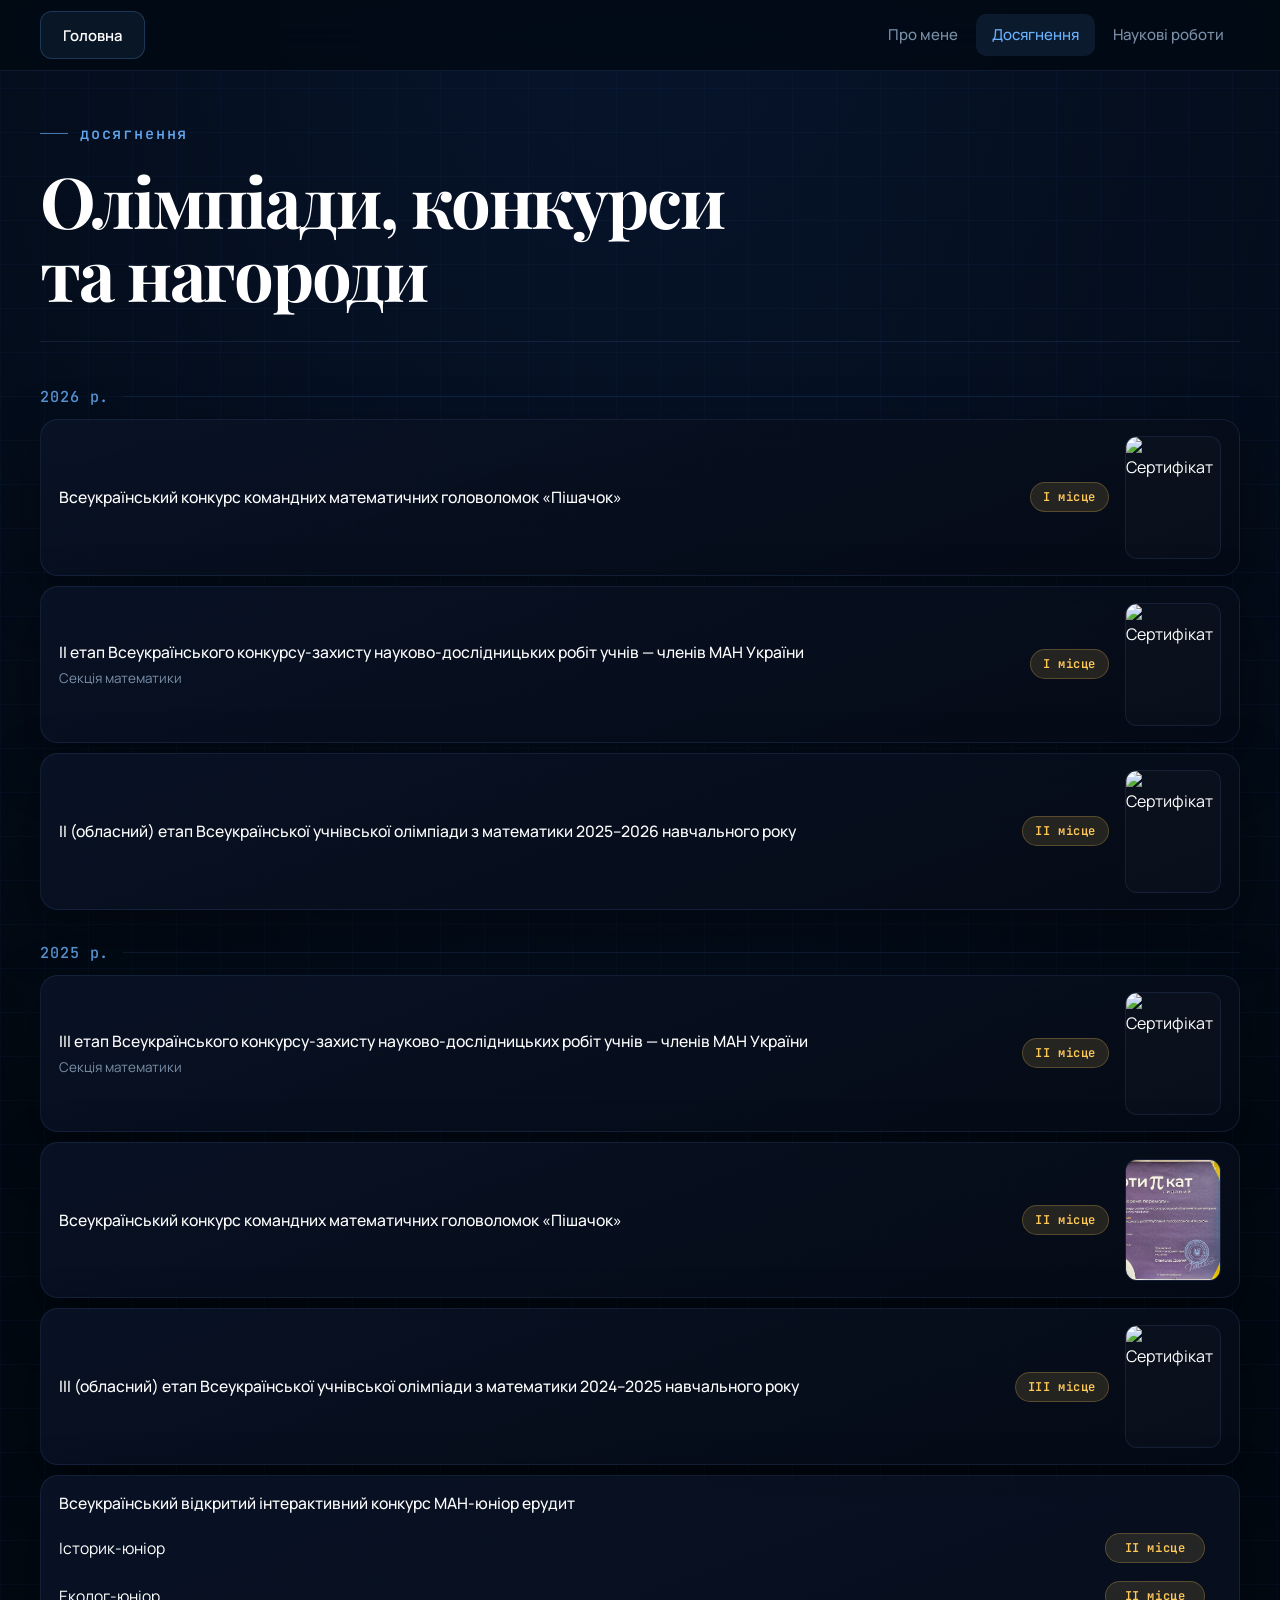
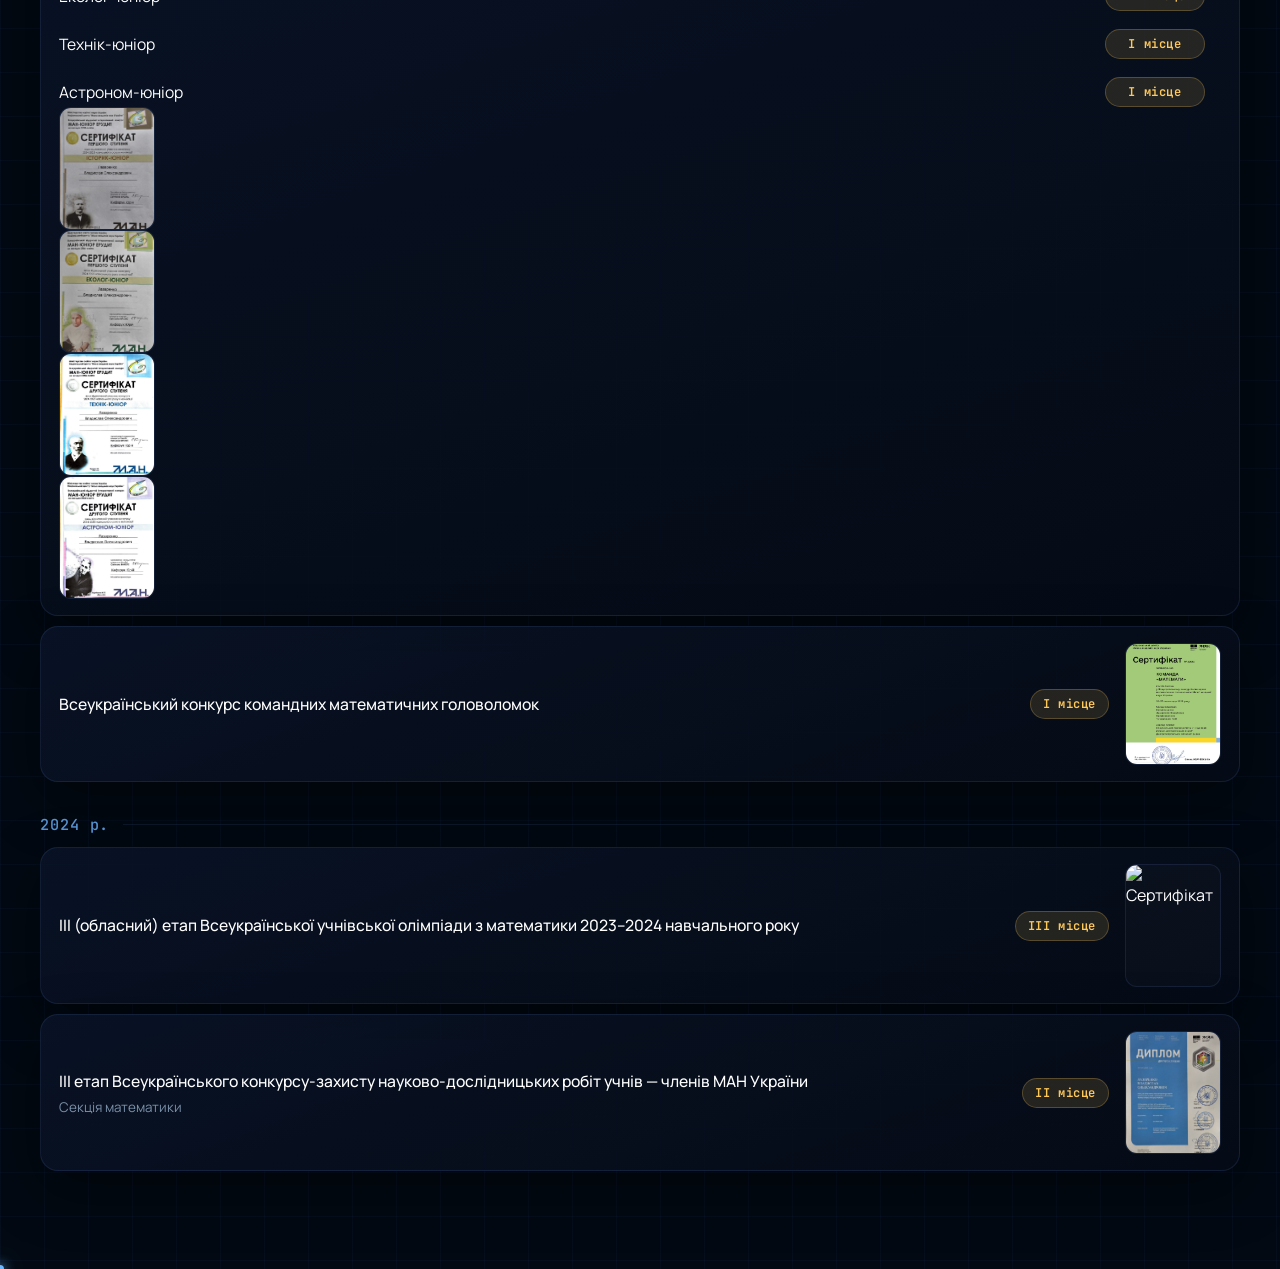
==== commit 8dbbfb86: "Update achievements.html" ====
--- a/achievements.html
+++ b/achievements.html
@@ -37,8 +37,8 @@
         </div>
         <div class="ach-place"><span class="badge">І місце</span></div>
         <div class="ach-cert">
-          <a href="files/Пішачок 2026.png" target="_blank" class="cert-thumb">
-            <img src="files/Пішачок 2026" alt="Сертифікат">
+          <a href="files/Пішачок 2026.jpg" target="_blank" class="cert-thumb">
+            <img src="files/Пішачок 2026.jpg" alt="Сертифікат">
           </a>
         </div>
       </div>
@@ -52,8 +52,8 @@
         </div>
         <div class="ach-place"><span class="badge">І місце</span></div>
         <div class="ach-cert">
-          <a href="files/МАН 2026.png" target="_blank" class="cert-thumb">
-            <img src="files/МАН 2026.png" alt="Сертифікат">
+          <a href="files/МАН 2026.jpg" target="_blank" class="cert-thumb">
+            <img src="files/МАН 2026.jpg" alt="Сертифікат">
           </a>
         </div>
       </div>
@@ -66,8 +66,8 @@
         </div>
         <div class="ach-place"><span class="badge">ІІ місце</span></div>
         <div class="ach-cert">
-          <a href="files/Олімпіада 2026.png" target="_blank" class="cert-thumb">
-            <img src="files/Олімпіада 2026.png" alt="Сертифікат">
+          <a href="files/Олімпіада 2026.jpg" target="_blank" class="cert-thumb">
+            <img src="files/Олімпіада 2026.jpg" alt="Сертифікат">
           </a>
         </div>
       </div>
@@ -83,8 +83,8 @@
         </div>
         <div class="ach-place"><span class="badge">ІІ місце</span></div>
         <div class="ach-cert">
-          <a href="files/МАН 2025.png" target="_blank" class="cert-thumb">
-            <img src="files/МАН 2025.png" alt="Сертифікат">
+          <a href="files/МАН 2025.jpg" target="_blank" class="cert-thumb">
+            <img src="files/МАН 2025.jpg" alt="Сертифікат">
           </a>
         </div>
       </div>
@@ -97,8 +97,8 @@
         </div>
         <div class="ach-place"><span class="badge">ІІ місце</span></div>
         <div class="ach-cert">
-          <a href="files/Пішачок 2025.png" target="_blank" class="cert-thumb">
-            <img src="files/Пішачок 2025" alt="Сертифікат">
+          <a href="files/Пішачок 2025.jpg" target="_blank" class="cert-thumb">
+            <img src="files/Пішачок 2025.jpg" alt="Сертифікат">
           </a>
         </div>
       </div>
@@ -111,8 +111,8 @@
         </div>
         <div class="ach-place"><span class="badge">ІІІ місце</span></div>
         <div class="ach-cert">
-          <a href="files/Олімпіада 2026.png" target="_blank" class="cert-thumb">
-            <img src="files/Олімпіада 2026.png" alt="Сертифікат">
+          <a href="files/Олімпіада 2026.jpg" target="_blank" class="cert-thumb">
+            <img src="files/Олімпіада 2026.jpg" alt="Сертифікат">
           </a>
         </div>
       </div>
@@ -121,27 +121,39 @@
         <div class="ach-info ach-info--junior">
           <h3>Всеукраїнський відкритий інтерактивний конкурс МАН-юніор ерудит</h3>
         </div>
-        <div class="junior-grid">
-          <div class="junior-item">
-            <div class="junior-name">Історик-юніор</div>
-            <div class="junior-place"><span class="badge">ІІ місце</span></div>
-            <div class="junior-cert"><a href="files/Історія.png" target="_blank" class="cert-thumb"><img src="files/Історія.png" alt="Сертифікат"></a></div>
-          </div>
-          <div class="junior-item">
-            <div class="junior-name">Еколог-юніор</div>
-            <div class="junior-place"><span class="badge">ІІ місце</span></div>
-            <div class="junior-cert"><a href="files/Екологія.png" target="_blank" class="cert-thumb"><img src="files/Екологія.png" alt="Сертифікат"></a></div>
-          </div>
-          <div class="junior-item">
-            <div class="junior-name">Технік-юніор</div>
-            <div class="junior-place"><span class="badge">І місце</span></div>
-            <div class="junior-cert"><a href="files/Техніка.png" target="_blank" class="cert-thumb"><img src="files/Техніка.png" alt="Сертифікат"></a></div>
-          </div>
-          <div class="junior-item">
-            <div class="junior-name">Астроном-юніор</div>
-            <div class="junior-place"><span class="badge">І місце</span></div>
-            <div class="junior-cert"><a href="files/Астрономія.png" target="_blank" class="cert-thumb"><img src="files/Астрономія.png" alt="Сертифікат"></a></div>
-          </div>
+
+        <div class="junior-left">
+          <div class="junior-row">
+            <span class="junior-name">Історик-юніор</span>
+            <span class="badge">ІІ місце</span>
+          </div>
+          <div class="junior-row">
+            <span class="junior-name">Еколог-юніор</span>
+            <span class="badge">ІІ місце</span>
+          </div>
+          <div class="junior-row">
+            <span class="junior-name">Технік-юніор</span>
+            <span class="badge">І місце</span>
+          </div>
+          <div class="junior-row">
+            <span class="junior-name">Астроном-юніор</span>
+            <span class="badge">І місце</span>
+          </div>
+        </div>
+
+        <div class="junior-certs">
+          <a href="files/Історія.jpg" target="_blank" class="cert-thumb">
+            <img src="files/Історія.jpg" alt="Сертифікат">
+          </a>
+          <a href="files/Екологія.jpg" target="_blank" class="cert-thumb">
+            <img src="files/Екологія.jpg" alt="Сертифікат">
+          </a>
+          <a href="files/Техніка.jpg" target="_blank" class="cert-thumb">
+            <img src="files/Техніка.jpg" alt="Сертифікат">
+          </a>
+          <a href="files/Астрономія.jpg" target="_blank" class="cert-thumb">
+            <img src="files/Астрономія.jpg" alt="Сертифікат">
+          </a>
         </div>
       </div>
 
@@ -153,8 +165,8 @@
         </div>
         <div class="ach-place"><span class="badge">І місце</span></div>
         <div class="ach-cert">
-          <a href="files/Головоломки 2025.png" target="_blank" class="cert-thumb">
-            <img src="files/Головоломки 2025.png" alt="Сертифікат">
+          <a href="files/Головоломки 2025.jpg" target="_blank" class="cert-thumb">
+            <img src="files/Головоломки 2025.jpg" alt="Сертифікат">
           </a>
         </div>
       </div>
@@ -169,8 +181,8 @@
         </div>
         <div class="ach-place"><span class="badge">ІІІ місце</span></div>
         <div class="ach-cert">
-          <a href="files/Олімпіада 2024.png" target="_blank" class="cert-thumb">
-            <img src="files/Олімпіада 2024.png" alt="Сертифікат">
+          <a href="files/Олімпіада 2024.jpg" target="_blank" class="cert-thumb">
+            <img src="files/Олімпіада 2024.jpg" alt="Сертифікат">
           </a>
         </div>
       </div>
@@ -184,8 +196,8 @@
         </div>
         <div class="ach-place"><span class="badge">ІІ місце</span></div>
         <div class="ach-cert">
-          <a href="files/МАН 2024.png" target="_blank" class="cert-thumb">
-            <img src="files/МАН 2024.png" alt="Сертифікат">
+          <a href="files/МАН 2024.jpg" target="_blank" class="cert-thumb">
+            <img src="files/МАН 2024.jpg" alt="Сертифікат">
           </a>
         </div>
       </div>
--- a/css/style.css
+++ b/css/style.css
@@ -200,128 +200,50 @@
 .cert-thumb img{width:100%;height:100%;object-fit:cover}
 .cert-thumb:hover{transform:scale(1.04);border-color:var(--hi);box-shadow:0 12px 28px rgba(0,0,0,.3)}
 
-/* === МАН-юніор === */
-
-.ach-card--junior{
+.ach-card--junior{display:block}
+.ach-info--junior{margin-bottom:18px}
+.ach-info--junior h3{margin:0;font-size:.98rem;font-weight:500;line-height:1.45}
+
+.junior-left{display:flex;flex-direction:column;gap:18px}
+
+/* кожен ряд */
+.junior-row{
   display:grid;
-  grid-template-columns:minmax(0,1fr) 110px 204px;
-  grid-template-areas:
-    "title title title"
-    "list places certs";
-  gap:18px 16px;
-  align-items:start;
+  grid-template-columns:minmax(0,1fr) auto auto;
+  align-items:center;
+  gap:16px;
 }
 
 /* назва */
-.ach-card--junior > .ach-info{
-  grid-area:title;
-}
-
-.ach-card--junior > .ach-info h3{
-  margin:0;
+.junior-name{
+  min-width:0;
   font-size:.98rem;
-  font-weight:500;
   line-height:1.45;
 }
 
-/* номінації */
-
-.ach-card--junior{
-  display:grid;
-  grid-template-columns:minmax(0,1fr) 110px 204px;
-  grid-template-rows:auto repeat(4,auto);
-  grid-template-areas:
-    "title title title"
-    "n1 p1 certs"
-    "n2 p2 certs"
-    "n3 p3 certs"
-    "n4 p4 certs";
-  gap:14px 16px;
-}
-
-.ach-card--junior > .ach-info{
-  grid-area:title;
-}
-
-.junior-name:nth-child(1){grid-area:n1;}
-.junior-name:nth-child(2){grid-area:n2;}
-.junior-name:nth-child(3){grid-area:n3;}
-.junior-name:nth-child(4){grid-area:n4;}
-
-.junior-places span:nth-child(1){grid-area:p1;}
-.junior-places span:nth-child(2){grid-area:p2;}
-.junior-places span:nth-child(3){grid-area:p3;}
-.junior-places span:nth-child(4){grid-area:p4;}
-
-.junior-certs{
-  grid-area:certs;
-  display:grid;
-  grid-template-columns:repeat(2,96px);
-  gap:14px 12px;
-  justify-content:end;
-  align-content:start;
-}
-
-.junior-places .badge{
+/* місце */
+.junior-row .badge{
   width:100px;
-  text-align:center;
   display:inline-flex;
   justify-content:center;
-}
-
-.junior-name{
-  font-size:.98rem;
-  line-height:1.45;
-}
-
-.junior-places .badge{
-  width:100px; /* однакова ширина */
   text-align:center;
-  justify-content:center;
-  display:inline-flex;
-}
-
-/* сертифікати */
-.junior-certs{
-  grid-area:certs;
-  display:grid;
-  grid-template-columns:repeat(2,96px);
-  gap:14px 12px;
-  justify-content:end;
-  align-content:start;
-  margin-top:-6px; /* підняли вгору */
-}
-
-/* мобілка */
+}
+
+/* сертифікат */
+.junior-cert{
+  display:block;
+}
+
+.junior-cert .cert-thumb{
+  width:96px;
+}
+
 @media (max-width:700px){
-  .ach-card--junior{
-    grid-template-columns:1fr;
-    grid-template-areas:
-      "title"
-      "list"
-      "places"
-      "certs";
-  }
-
-  .junior-list,
-  .junior-places{
-    padding-top:0;
-  }
-
-  .junior-list{
-    gap:12px;
-  }
-
-  .junior-places{
-    gap:12px;
-    align-items:flex-start;
-  }
-
-  .junior-certs{
-    grid-template-columns:repeat(2,82px);
-    justify-content:start;
-    margin-top:0;
-  }
+  .ach-card--junior{grid-template-columns:1fr;gap:14px}
+  .junior-row{grid-template-columns:minmax(0,1fr) auto;gap:12px}
+  .junior-row .badge{width:auto;min-width:92px}
+  .junior-certs{grid-template-columns:repeat(2,82px);justify-content:start}
+  .junior-certs .cert-thumb{width:82px}
 }
 
 /* research */
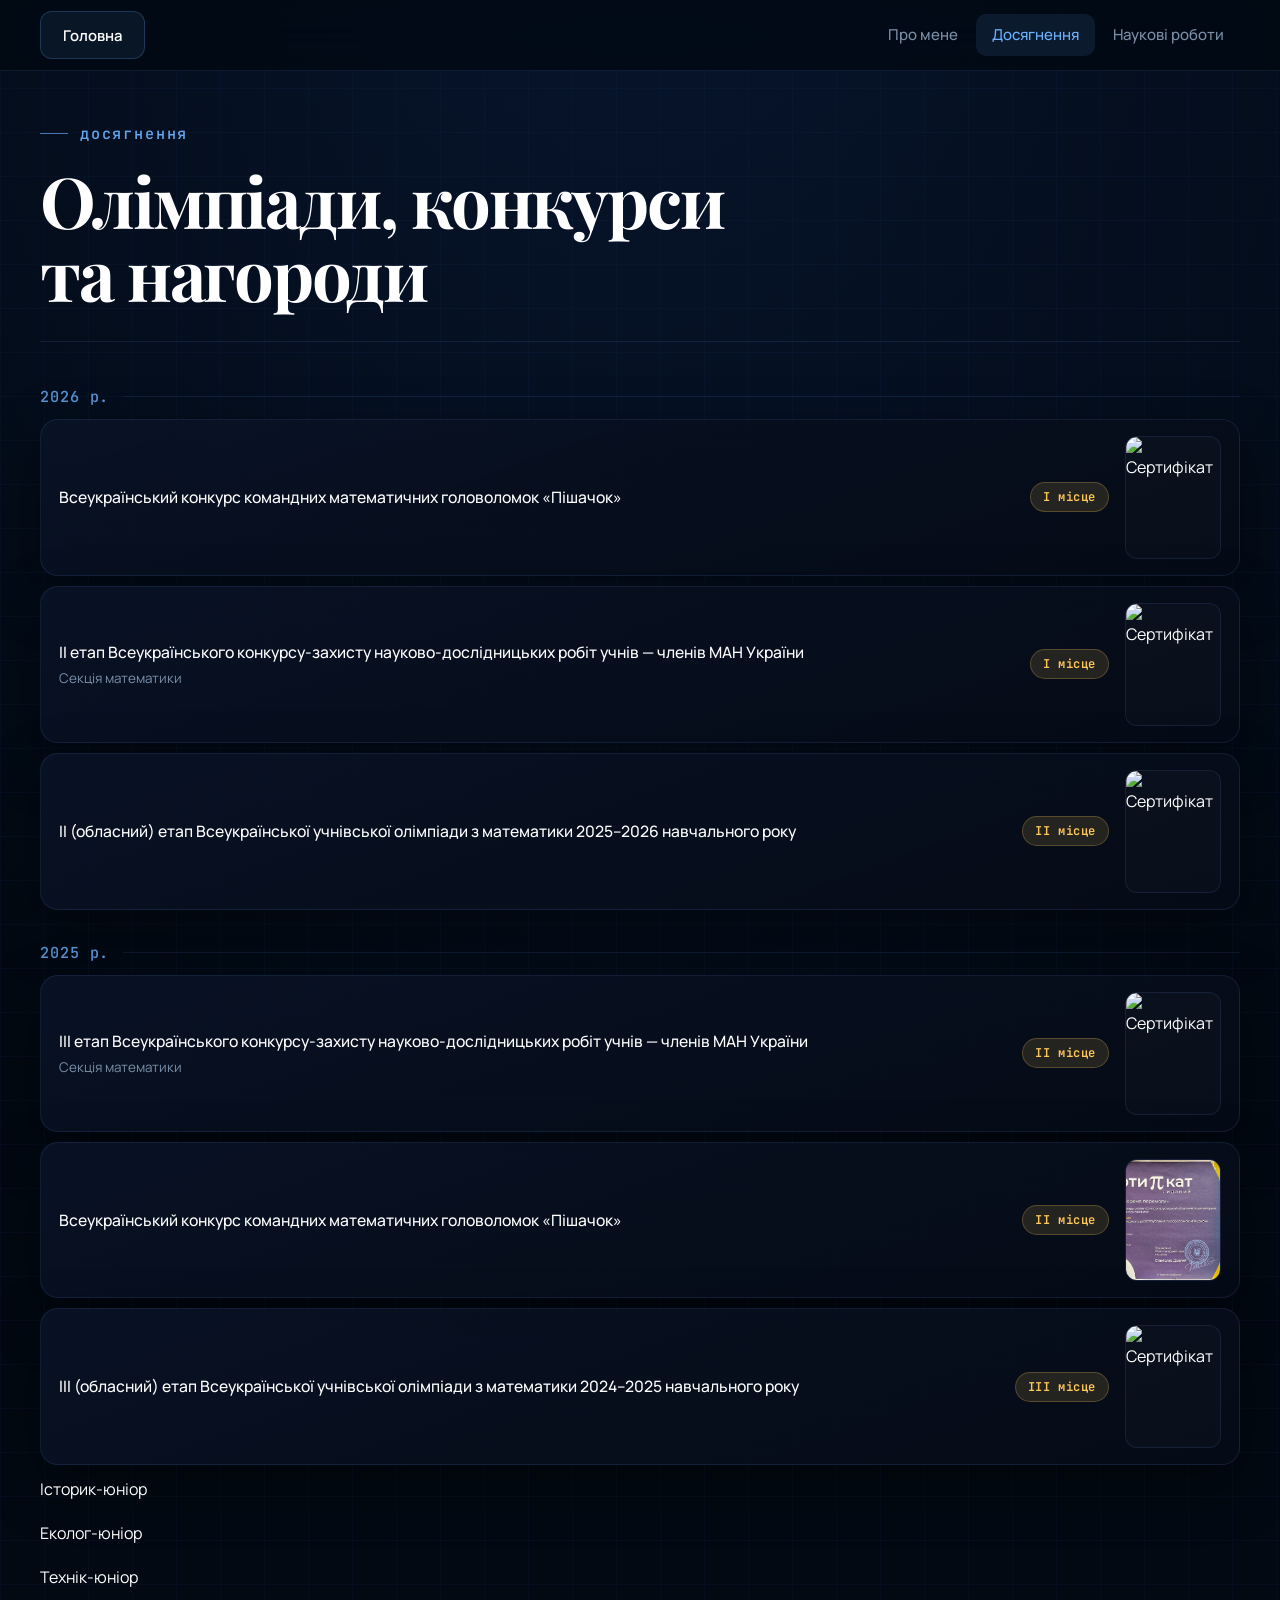
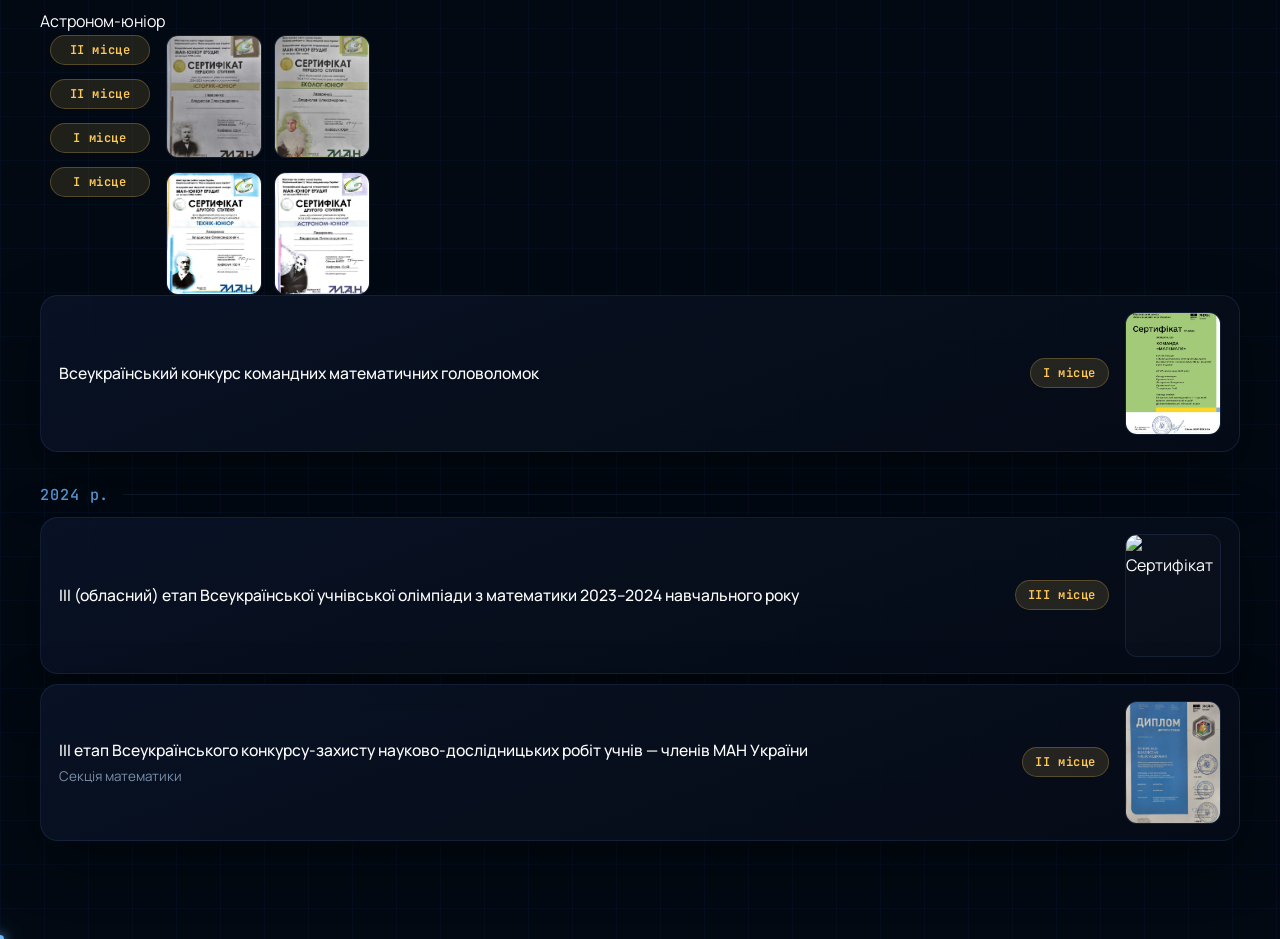
==== commit 76e6b63e: "Update achievements.html" ====
--- a/achievements.html
+++ b/achievements.html
@@ -117,46 +117,37 @@
         </div>
       </div>
 
-      <div class="ach-card ach-card--junior fade">
-        <div class="ach-info ach-info--junior">
-          <h3>Всеукраїнський відкритий інтерактивний конкурс МАН-юніор ерудит</h3>
-        </div>
-
-        <div class="junior-left">
-          <div class="junior-row">
-            <span class="junior-name">Історик-юніор</span>
-            <span class="badge">ІІ місце</span>
-          </div>
-          <div class="junior-row">
-            <span class="junior-name">Еколог-юніор</span>
-            <span class="badge">ІІ місце</span>
-          </div>
-          <div class="junior-row">
-            <span class="junior-name">Технік-юніор</span>
-            <span class="badge">І місце</span>
-          </div>
-          <div class="junior-row">
-            <span class="junior-name">Астроном-юніор</span>
-            <span class="badge">І місце</span>
-          </div>
+      <div class="junior-left">
+        <span class="junior-name">Історик-юніор</span>
+        <span class="junior-name">Еколог-юніор</span>
+        <span class="junior-name">Технік-юніор</span>
+        <span class="junior-name">Астроном-юніор</span>
+      </div>
+      
+      <div class="junior-right">
+        <div class="junior-places">
+          <span class="badge">ІІ місце</span>
+          <span class="badge">ІІ місце</span>
+          <span class="badge">І місце</span>
+          <span class="badge">І місце</span>
         </div>
 
         <div class="junior-certs">
           <a href="files/Історія.jpg" target="_blank" class="cert-thumb">
-            <img src="files/Історія.jpg" alt="Сертифікат">
+            <img src="files/Історія.jpg">
           </a>
           <a href="files/Екологія.jpg" target="_blank" class="cert-thumb">
-            <img src="files/Екологія.jpg" alt="Сертифікат">
+            <img src="files/Екологія.jpg">
           </a>
           <a href="files/Техніка.jpg" target="_blank" class="cert-thumb">
-            <img src="files/Техніка.jpg" alt="Сертифікат">
+            <img src="files/Техніка.jpg">
           </a>
           <a href="files/Астрономія.jpg" target="_blank" class="cert-thumb">
-            <img src="files/Астрономія.jpg" alt="Сертифікат">
-          </a>
-        </div>
-      </div>
-
+            <img src="files/Астрономія.jpg">
+          </a>
+        </div>
+      </div>
+      
       <div class="ach-card fade">
         <div class="ach-main">
           <div class="ach-info">
--- a/css/style.css
+++ b/css/style.css
@@ -200,52 +200,22 @@
 .cert-thumb img{width:100%;height:100%;object-fit:cover}
 .cert-thumb:hover{transform:scale(1.04);border-color:var(--hi);box-shadow:0 12px 28px rgba(0,0,0,.3)}
 
-.ach-card--junior{display:block}
-.ach-info--junior{margin-bottom:18px}
-.ach-info--junior h3{margin:0;font-size:.98rem;font-weight:500;line-height:1.45}
-
-.junior-left{display:flex;flex-direction:column;gap:18px}
-
-/* кожен ряд */
-.junior-row{
-  display:grid;
-  grid-template-columns:minmax(0,1fr) auto auto;
-  align-items:center;
-  gap:16px;
-}
-
-/* назва */
-.junior-name{
-  min-width:0;
-  font-size:.98rem;
-  line-height:1.45;
-}
-
-/* місце */
-.junior-row .badge{
-  width:100px;
-  display:inline-flex;
-  justify-content:center;
-  text-align:center;
-}
-
-/* сертифікат */
-.junior-cert{
-  display:block;
-}
-
-.junior-cert .cert-thumb{
-  width:96px;
-}
+.ach-card--junior{display:grid;grid-template-columns:minmax(0,1fr) auto;gap:18px 32px;align-items:start}
+.ach-info--junior{grid-column:1/-1}
+.junior-left{display:flex;flex-direction:column;gap:16px}
+.junior-right{display:grid;grid-template-columns:110px 204px;gap:16px 16px;align-items:start}
+.junior-places{display:flex;flex-direction:column;gap:14px;align-items:flex-end}
+.junior-places .badge{width:100px;display:inline-flex;justify-content:center}
+.junior-certs{display:grid;grid-template-columns:repeat(2,96px);gap:14px 12px}
 
 @media (max-width:700px){
-  .ach-card--junior{grid-template-columns:1fr;gap:14px}
-  .junior-row{grid-template-columns:minmax(0,1fr) auto;gap:12px}
-  .junior-row .badge{width:auto;min-width:92px}
-  .junior-certs{grid-template-columns:repeat(2,82px);justify-content:start}
+  .ach-card--junior{grid-template-columns:1fr}
+  .junior-right{grid-template-columns:1fr;gap:12px}
+  .junior-places{align-items:flex-start;gap:12px}
+  .junior-places .badge{width:auto;min-width:92px}
+  .junior-certs{grid-template-columns:repeat(2,82px);justify-content:flex-start;gap:12px}
   .junior-certs .cert-thumb{width:82px}
 }
-
 /* research */
 .res-list{padding-bottom:4px}
 .res-card{padding:28px 26px;border-radius:var(--r)}
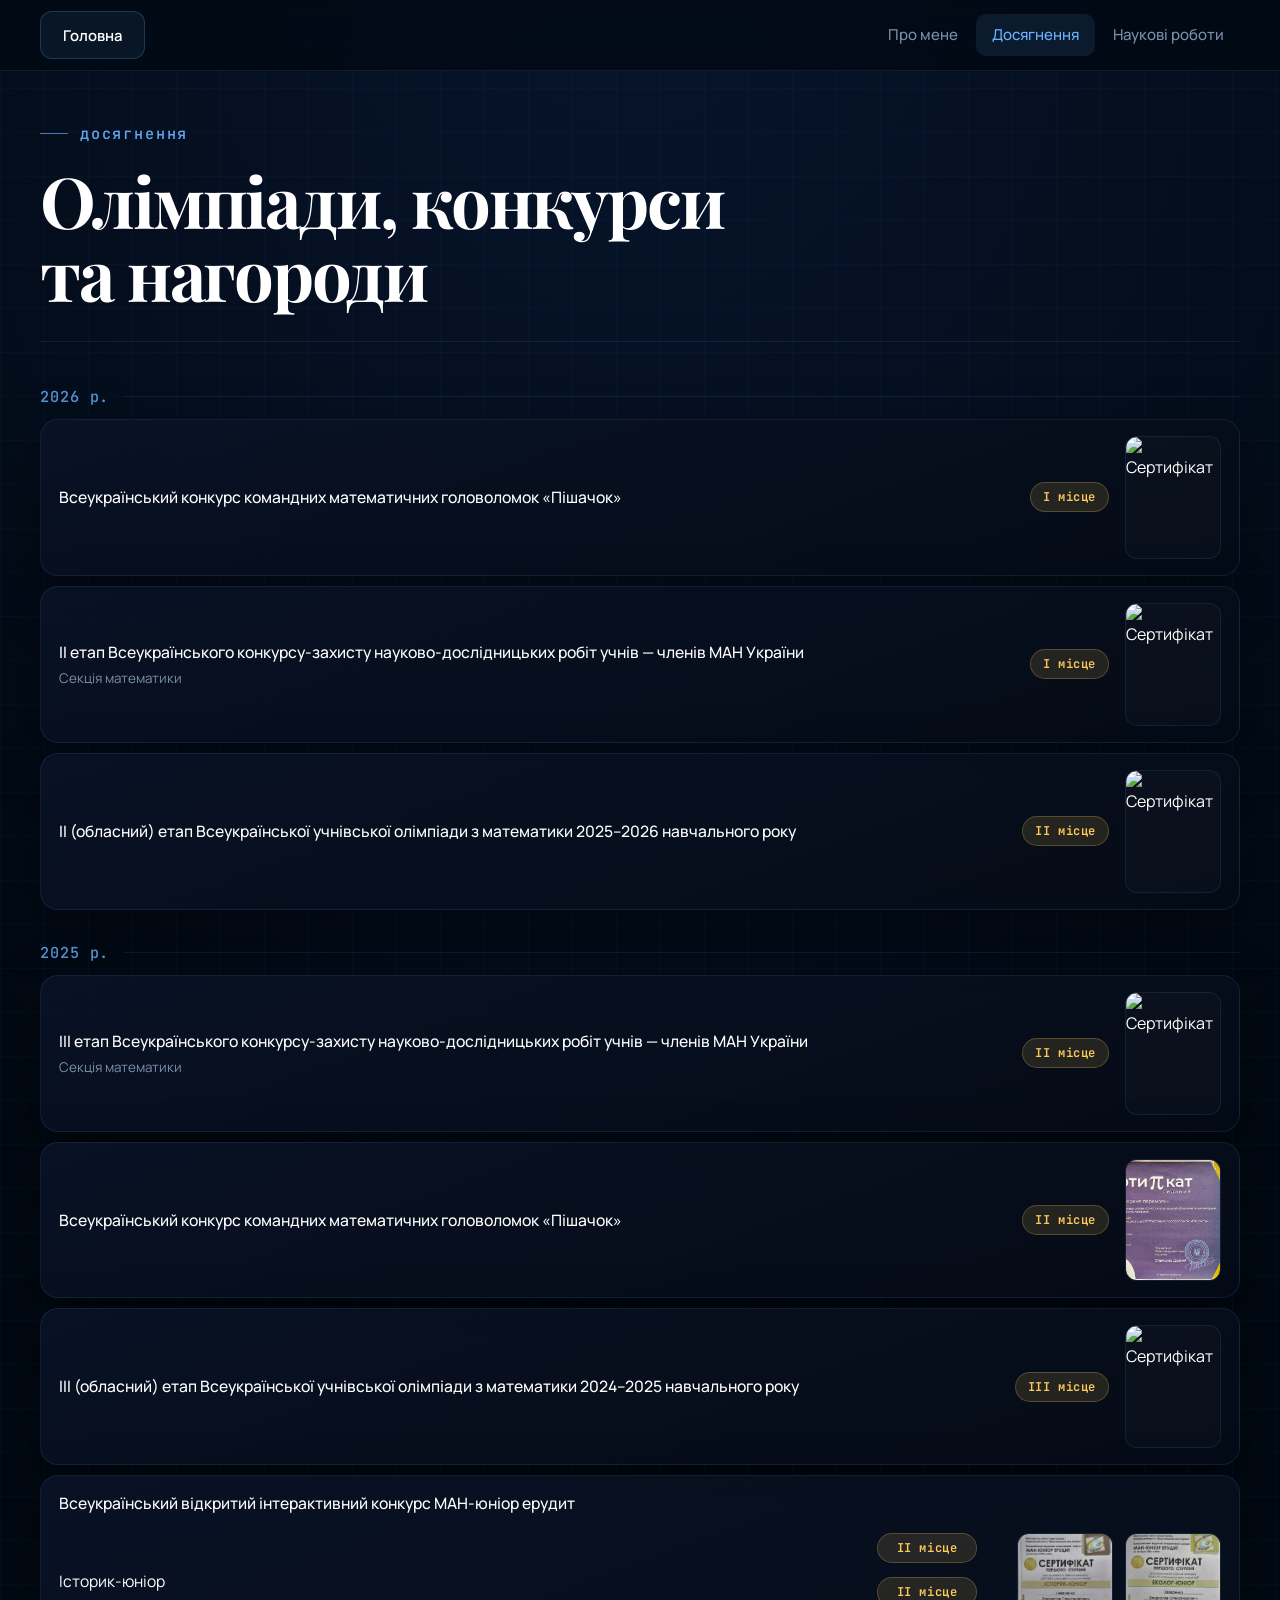
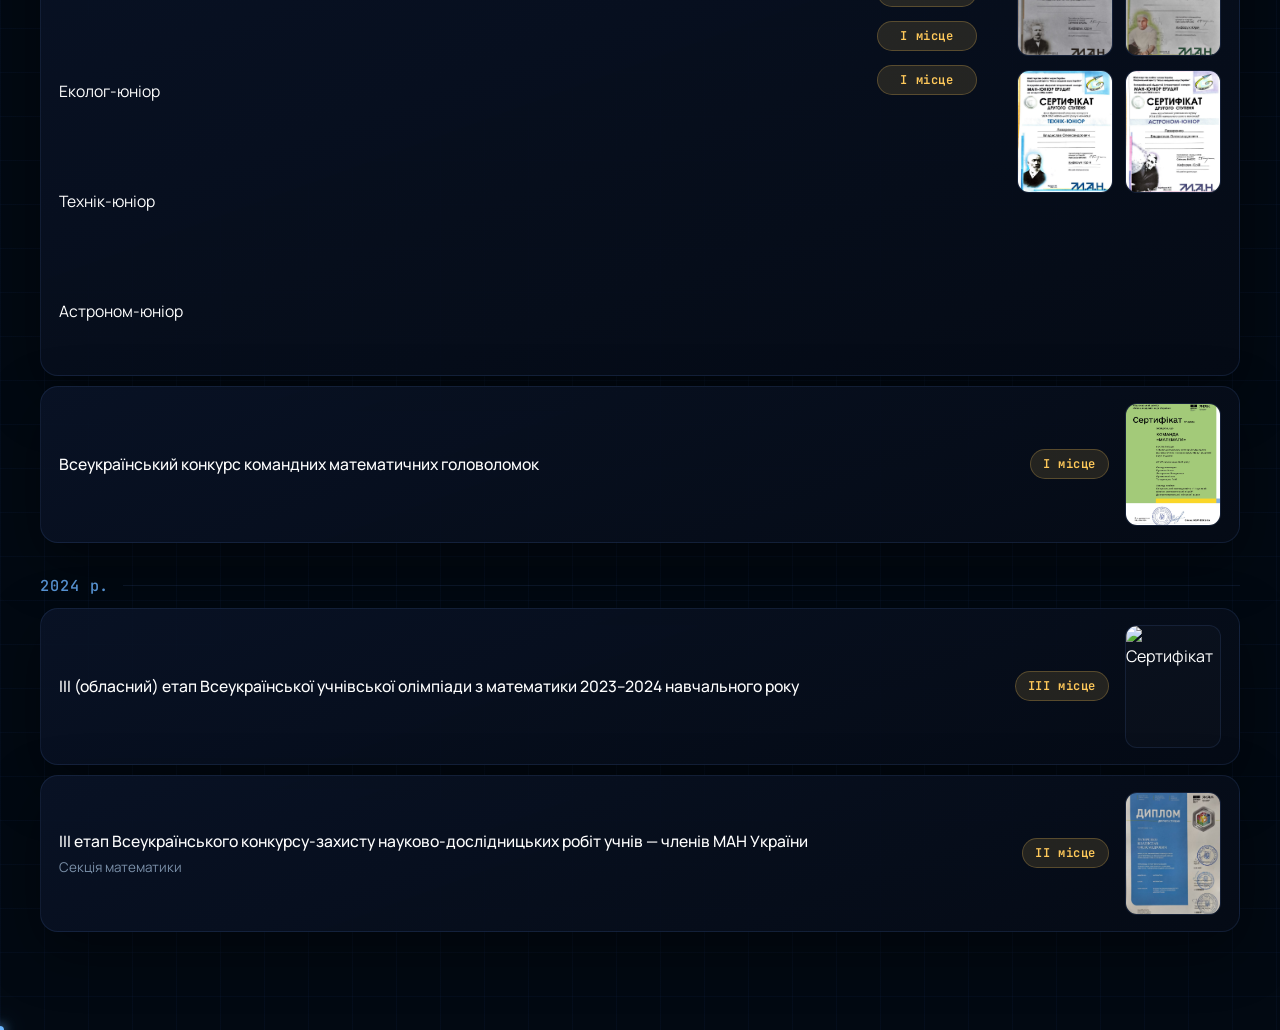
==== commit 80a438fa: "Update achievements.html" ====
--- a/achievements.html
+++ b/achievements.html
@@ -111,20 +111,24 @@
         </div>
         <div class="ach-place"><span class="badge">ІІІ місце</span></div>
         <div class="ach-cert">
-          <a href="files/Олімпіада 2026.jpg" target="_blank" class="cert-thumb">
-            <img src="files/Олімпіада 2026.jpg" alt="Сертифікат">
+          <a href="files/Олімпіада 2025.jpg" target="_blank" class="cert-thumb">
+            <img src="files/Олімпіада 2025.jpg" alt="Сертифікат">
           </a>
         </div>
       </div>
 
-      <div class="junior-left">
-        <span class="junior-name">Історик-юніор</span>
-        <span class="junior-name">Еколог-юніор</span>
-        <span class="junior-name">Технік-юніор</span>
-        <span class="junior-name">Астроном-юніор</span>
-      </div>
-      
-      <div class="junior-right">
+      <div class="ach-card ach-card--junior fade">
+        <div class="ach-info ach-info--junior">
+          <h3>Всеукраїнський відкритий інтерактивний конкурс МАН-юніор ерудит</h3>
+        </div>
+
+        <div class="junior-noms">
+          <div class="junior-name">Історик-юніор</div>
+          <div class="junior-name">Еколог-юніор</div>
+          <div class="junior-name">Технік-юніор</div>
+          <div class="junior-name">Астроном-юніор</div>
+        </div>
+
         <div class="junior-places">
           <span class="badge">ІІ місце</span>
           <span class="badge">ІІ місце</span>
@@ -133,21 +137,13 @@
         </div>
 
         <div class="junior-certs">
-          <a href="files/Історія.jpg" target="_blank" class="cert-thumb">
-            <img src="files/Історія.jpg">
-          </a>
-          <a href="files/Екологія.jpg" target="_blank" class="cert-thumb">
-            <img src="files/Екологія.jpg">
-          </a>
-          <a href="files/Техніка.jpg" target="_blank" class="cert-thumb">
-            <img src="files/Техніка.jpg">
-          </a>
-          <a href="files/Астрономія.jpg" target="_blank" class="cert-thumb">
-            <img src="files/Астрономія.jpg">
-          </a>
+          <a href="files/Історія.jpg" target="_blank" class="cert-thumb"><img src="files/Історія.jpg" alt="Сертифікат"></a>
+          <a href="files/Екологія.jpg" target="_blank" class="cert-thumb"><img src="files/Екологія.jpg" alt="Сертифікат"></a>
+          <a href="files/Техніка.jpg" target="_blank" class="cert-thumb"><img src="files/Техніка.jpg" alt="Сертифікат"></a>
+          <a href="files/Астрономія.jpg" target="_blank" class="cert-thumb"><img src="files/Астрономія.jpg" alt="Сертифікат"></a>
         </div>
       </div>
-      
+
       <div class="ach-card fade">
         <div class="ach-main">
           <div class="ach-info">
--- a/css/style.css
+++ b/css/style.css
@@ -200,20 +200,23 @@
 .cert-thumb img{width:100%;height:100%;object-fit:cover}
 .cert-thumb:hover{transform:scale(1.04);border-color:var(--hi);box-shadow:0 12px 28px rgba(0,0,0,.3)}
 
-.ach-card--junior{display:grid;grid-template-columns:minmax(0,1fr) auto;gap:18px 32px;align-items:start}
-.ach-info--junior{grid-column:1/-1}
-.junior-left{display:flex;flex-direction:column;gap:16px}
-.junior-right{display:grid;grid-template-columns:110px 204px;gap:16px 16px;align-items:start}
-.junior-places{display:flex;flex-direction:column;gap:14px;align-items:flex-end}
-.junior-places .badge{width:100px;display:inline-flex;justify-content:center}
-.junior-certs{display:grid;grid-template-columns:repeat(2,96px);gap:14px 12px}
+.ach-card--junior{display:grid;grid-template-columns:minmax(0,1fr) 120px 220px;gap:18px 24px;align-items:start}
+.ach-info--junior{grid-column:1/-1;margin-bottom:0}
+.ach-info--junior h3{margin:0;font-size:.98rem;font-weight:500;line-height:1.45}
+.junior-noms{display:grid;grid-template-rows:repeat(4,1fr);gap:14px}
+.junior-name{display:flex;align-items:center;min-height:96px;font-size:.98rem;line-height:1.45}
+.junior-places{display:grid;grid-template-rows:repeat(4,1fr);gap:14px;justify-items:end}
+.junior-places .badge{width:100px;display:inline-flex;justify-content:center;align-items:center;justify-self:end;align-self:center}
+.junior-certs{display:grid;grid-template-columns:repeat(2,96px);gap:14px 12px;justify-content:end;align-content:start}
+.junior-certs .cert-thumb{width:96px}
 
 @media (max-width:700px){
-  .ach-card--junior{grid-template-columns:1fr}
-  .junior-right{grid-template-columns:1fr;gap:12px}
-  .junior-places{align-items:flex-start;gap:12px}
-  .junior-places .badge{width:auto;min-width:92px}
-  .junior-certs{grid-template-columns:repeat(2,82px);justify-content:flex-start;gap:12px}
+  .ach-card--junior{grid-template-columns:1fr;gap:14px}
+  .junior-noms{gap:12px}
+  .junior-name{min-height:auto}
+  .junior-places{grid-template-columns:repeat(2,minmax(92px,auto));grid-template-rows:auto auto;gap:12px;justify-content:start}
+  .junior-places .badge{width:100px;display:inline-flex;justify-content:center;align-items:center;justify-self:end}
+  .junior-certs{grid-template-columns:repeat(2,82px);gap:12px;justify-content:start}
   .junior-certs .cert-thumb{width:82px}
 }
 /* research */
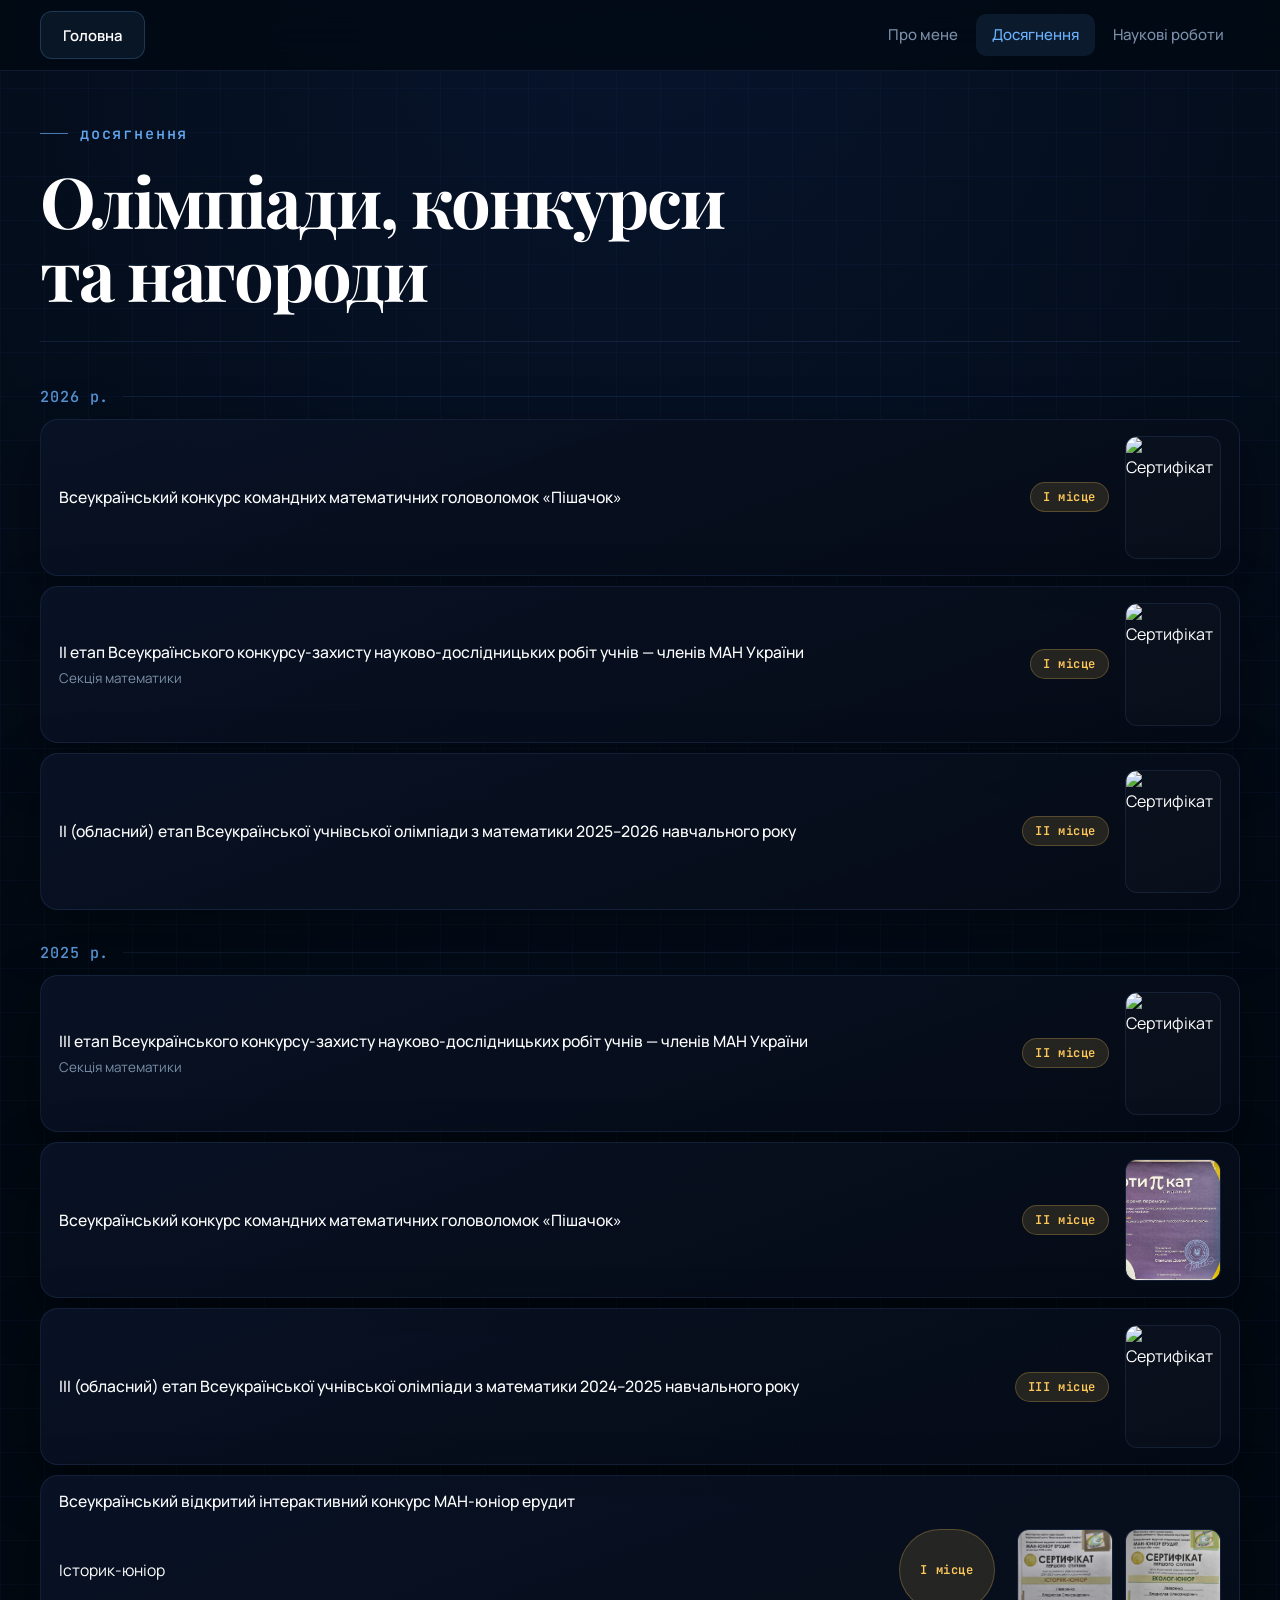
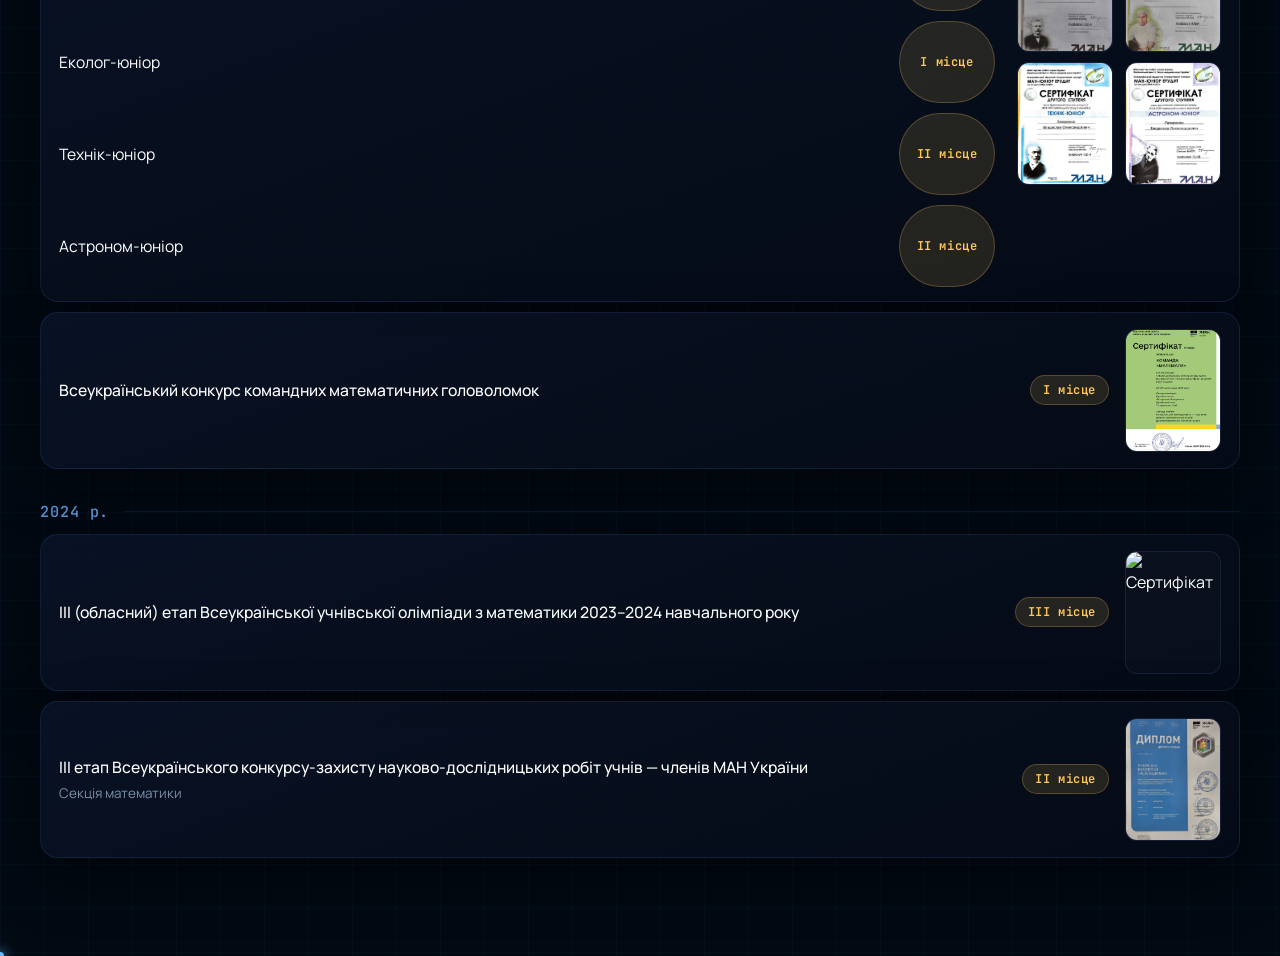
==== commit 90976cf4: "Update achievements.html" ====
--- a/achievements.html
+++ b/achievements.html
@@ -130,10 +130,10 @@
         </div>
 
         <div class="junior-places">
+          <span class="badge">І місце</span>
+          <span class="badge">І місце</span>
           <span class="badge">ІІ місце</span>
           <span class="badge">ІІ місце</span>
-          <span class="badge">І місце</span>
-          <span class="badge">І місце</span>
         </div>
 
         <div class="junior-certs">
--- a/css/style.css
+++ b/css/style.css
@@ -200,23 +200,21 @@
 .cert-thumb img{width:100%;height:100%;object-fit:cover}
 .cert-thumb:hover{transform:scale(1.04);border-color:var(--hi);box-shadow:0 12px 28px rgba(0,0,0,.3)}
 
-.ach-card--junior{display:grid;grid-template-columns:minmax(0,1fr) 120px 220px;gap:18px 24px;align-items:start}
-.ach-info--junior{grid-column:1/-1;margin-bottom:0}
-.ach-info--junior h3{margin:0;font-size:.98rem;font-weight:500;line-height:1.45}
-.junior-noms{display:grid;grid-template-rows:repeat(4,1fr);gap:14px}
-.junior-name{display:flex;align-items:center;min-height:96px;font-size:.98rem;line-height:1.45}
-.junior-places{display:grid;grid-template-rows:repeat(4,1fr);gap:14px;justify-items:end}
-.junior-places .badge{width:100px;display:inline-flex;justify-content:center;align-items:center;justify-self:end;align-self:center}
-.junior-certs{display:grid;grid-template-columns:repeat(2,96px);gap:14px 12px;justify-content:end;align-content:start}
-.junior-certs .cert-thumb{width:96px}
+.ach-card--junior{display:grid;grid-template-columns:minmax(0,1fr) auto 204px;gap:14px 22px;align-items:start;padding:14px 18px}
+.ach-info--junior{grid-column:1/-1;margin-bottom:2px}
+.junior-noms{display:grid;grid-auto-rows:minmax(82px,auto);gap:10px;align-content:start}
+.junior-name{display:flex;align-items:center;min-height:82px;font-size:.98rem;line-height:1.45}
+.junior-places{display:grid;grid-auto-rows:minmax(82px,auto);gap:10px;justify-items:end;align-content:start}
+.junior-places .badge{min-width:96px;padding:6px 14px;display:inline-flex;justify-content:center;align-items:center;justify-self:end;border-radius:999px;background:rgba(255,201,90,.12);border:1px solid rgba(255,201,90,.24)}
+.junior-certs{display:grid;grid-template-columns:repeat(2,96px);gap:10px 12px;justify-content:end;align-content:start}
 
 @media (max-width:700px){
   .ach-card--junior{grid-template-columns:1fr;gap:14px}
-  .junior-noms{gap:12px}
+  .junior-noms{gap:10px}
   .junior-name{min-height:auto}
-  .junior-places{grid-template-columns:repeat(2,minmax(92px,auto));grid-template-rows:auto auto;gap:12px;justify-content:start}
-  .junior-places .badge{width:100px;display:inline-flex;justify-content:center;align-items:center;justify-self:end}
-  .junior-certs{grid-template-columns:repeat(2,82px);gap:12px;justify-content:start}
+  .junior-places{grid-template-columns:repeat(2,minmax(92px,auto));grid-template-rows:auto auto;gap:10px;justify-content:start}
+  .junior-places .badge{min-width:92px;justify-self:start}
+  .junior-certs{grid-template-columns:repeat(2,82px);gap:10px;justify-content:start}
   .junior-certs .cert-thumb{width:82px}
 }
 /* research */
